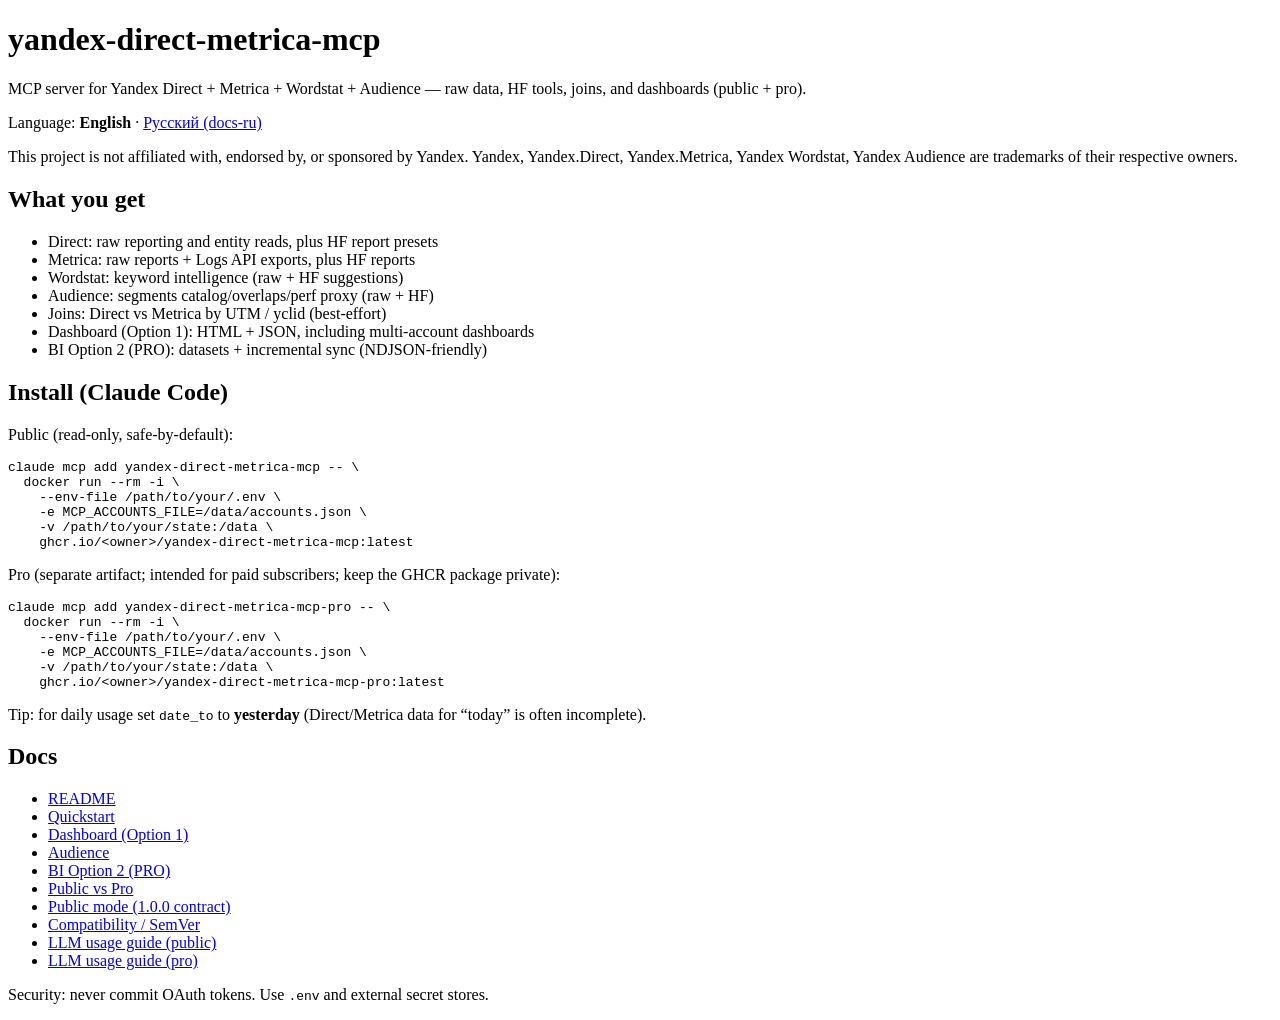
==== docs/index.html @ 18eb83f9 "docs: add Russian docs links" ====
<!doctype html>
<html lang="en">
  <head>
    <meta charset="utf-8" />
    <meta name="viewport" content="width=device-width,initial-scale=1" />
    <title>yandex-direct-metrica-mcp</title>
    <link rel="stylesheet" href="assets/style.css" />
  </head>
  <body>
    <main class="wrap">
      <header class="hero">
        <h1>yandex-direct-metrica-mcp</h1>
        <p class="subtitle">
          MCP server for Yandex Direct + Metrica + Wordstat + Audience — raw data, HF tools, joins, and dashboards (public + pro).
        </p>
        <p class="hint">
          Language:
          <strong>English</strong>
          ·
          <a href="https://github.com/georgy-agaev/yandex-direct-metrica-mcp/tree/docs-ru/docs">Русский (docs-ru)</a>
        </p>
        <p class="hint">
          This project is not affiliated with, endorsed by, or sponsored by Yandex. Yandex, Yandex.Direct, Yandex.Metrica, Yandex Wordstat, Yandex Audience are trademarks of their respective owners.
        </p>
      </header>

      <section class="card">
        <h2>What you get</h2>
        <ul>
          <li>Direct: raw reporting and entity reads, plus HF report presets</li>
          <li>Metrica: raw reports + Logs API exports, plus HF reports</li>
          <li>Wordstat: keyword intelligence (raw + HF suggestions)</li>
          <li>Audience: segments catalog/overlaps/perf proxy (raw + HF)</li>
          <li>Joins: Direct vs Metrica by UTM / yclid (best-effort)</li>
          <li>Dashboard (Option 1): HTML + JSON, including multi-account dashboards</li>
          <li>BI Option 2 (PRO): datasets + incremental sync (NDJSON-friendly)</li>
        </ul>
      </section>

      <section class="card">
        <h2>Install (Claude Code)</h2>
        <p class="hint">Public (read-only, safe-by-default):</p>
        <pre><code>claude mcp add yandex-direct-metrica-mcp -- \
  docker run --rm -i \
    --env-file /path/to/your/.env \
    -e MCP_ACCOUNTS_FILE=/data/accounts.json \
    -v /path/to/your/state:/data \
    ghcr.io/&lt;owner&gt;/yandex-direct-metrica-mcp:latest</code></pre>
        <p class="hint">Pro (separate artifact; intended for paid subscribers; keep the GHCR package private):</p>
        <pre><code>claude mcp add yandex-direct-metrica-mcp-pro -- \
  docker run --rm -i \
    --env-file /path/to/your/.env \
    -e MCP_ACCOUNTS_FILE=/data/accounts.json \
    -v /path/to/your/state:/data \
    ghcr.io/&lt;owner&gt;/yandex-direct-metrica-mcp-pro:latest</code></pre>
        <p class="hint">
          Tip: for daily usage set <code>date_to</code> to <strong>yesterday</strong> (Direct/Metrica data for “today” is often incomplete).
        </p>
      </section>

      <section class="card">
        <h2>Docs</h2>
        <ul>
          <li><a href="../README.md">README</a></li>
          <li><a href="quickstart.md">Quickstart</a></li>
          <li><a href="dashboard-option1.md">Dashboard (Option 1)</a></li>
          <li><a href="audience-2026-02-03.md">Audience</a></li>
          <li><a href="bi-option2-proposal-2026-02-03.md">BI Option 2 (PRO)</a></li>
          <li><a href="public-vs-pro.md">Public vs Pro</a></li>
          <li><a href="public-mode.md">Public mode (1.0.0 contract)</a></li>
          <li><a href="compatibility-semver.md">Compatibility / SemVer</a></li>
          <li><a href="llm-usage-guide-2026-02-03.md">LLM usage guide (public)</a></li>
          <li><a href="llm-usage-guide-pro-2026-02-03.md">LLM usage guide (pro)</a></li>
        </ul>
      </section>

      <footer class="footer">
        <p>
          Security: never commit OAuth tokens. Use <code>.env</code> and external secret stores.
        </p>
      </footer>
    </main>
  </body>
</html>
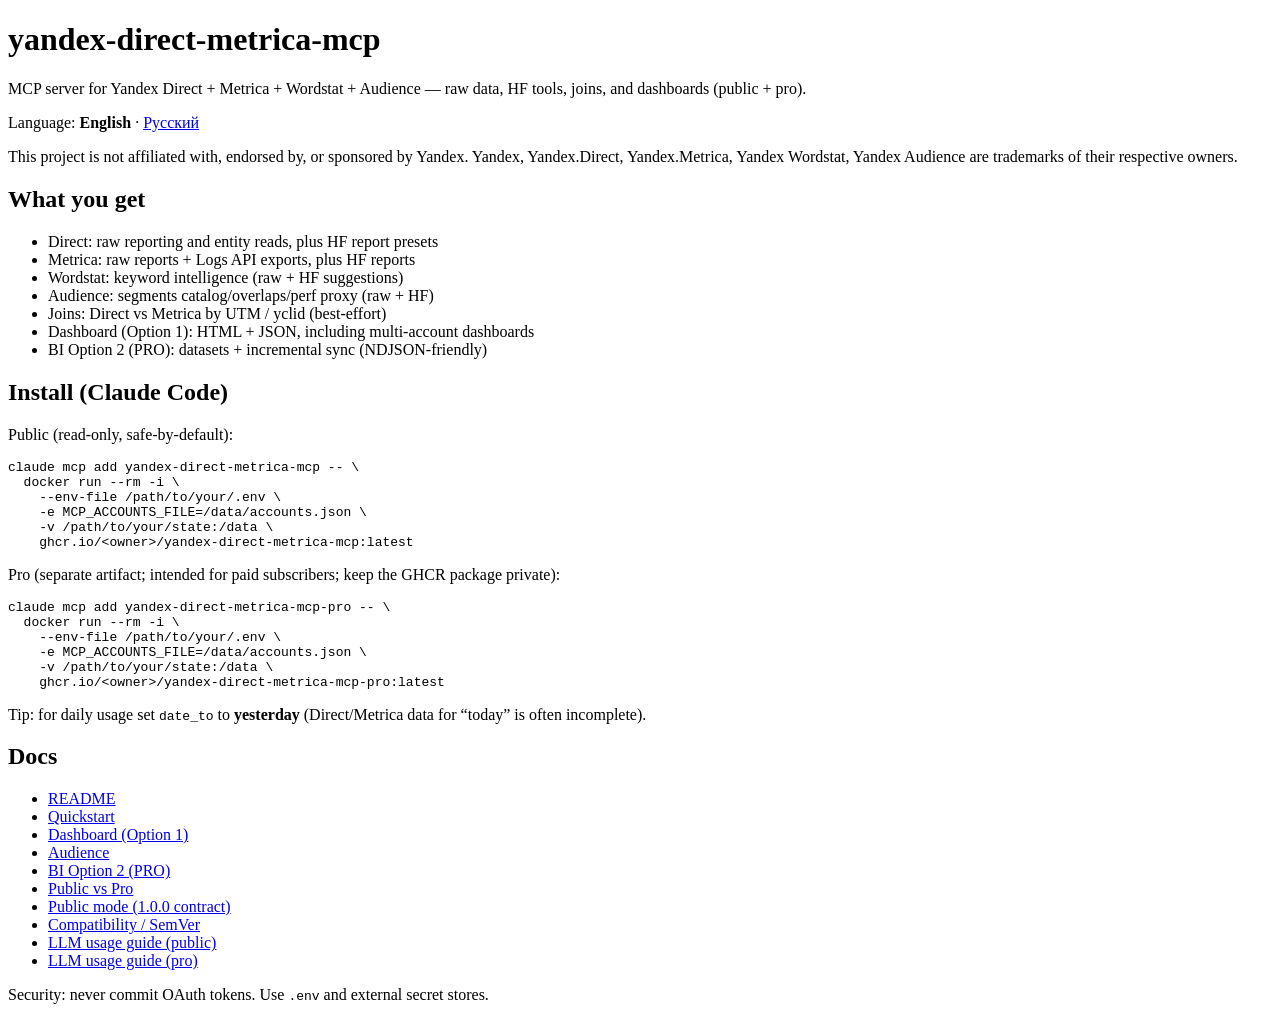
==== commit 61ffd976: "docs: add Russian docs under docs/ru" ====
--- a/docs/index.html
+++ b/docs/index.html
@@ -17,7 +17,7 @@
           Language:
           <strong>English</strong>
           ·
-          <a href="https://github.com/georgy-agaev/yandex-direct-metrica-mcp/tree/docs-ru/docs">Русский (docs-ru)</a>
+          <a href="ru/">Русский</a>
         </p>
         <p class="hint">
           This project is not affiliated with, endorsed by, or sponsored by Yandex. Yandex, Yandex.Direct, Yandex.Metrica, Yandex Wordstat, Yandex Audience are trademarks of their respective owners.
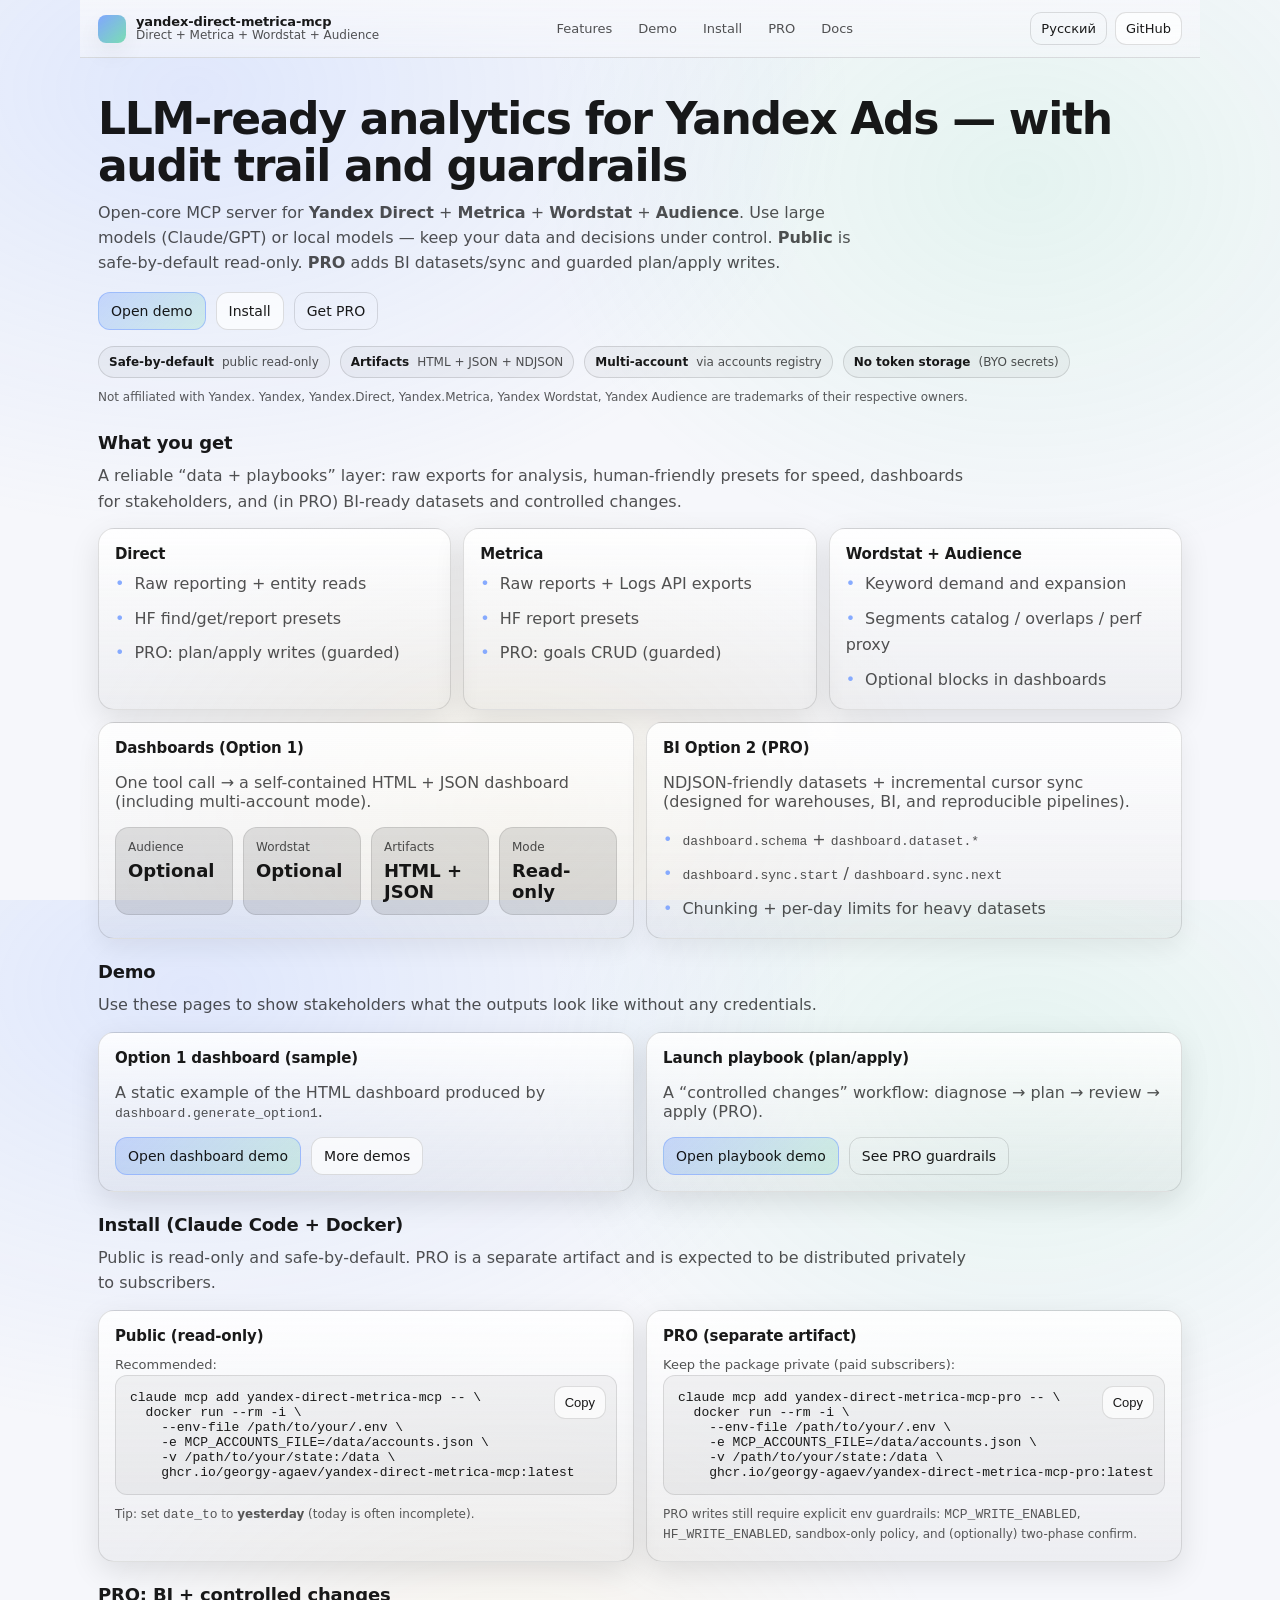
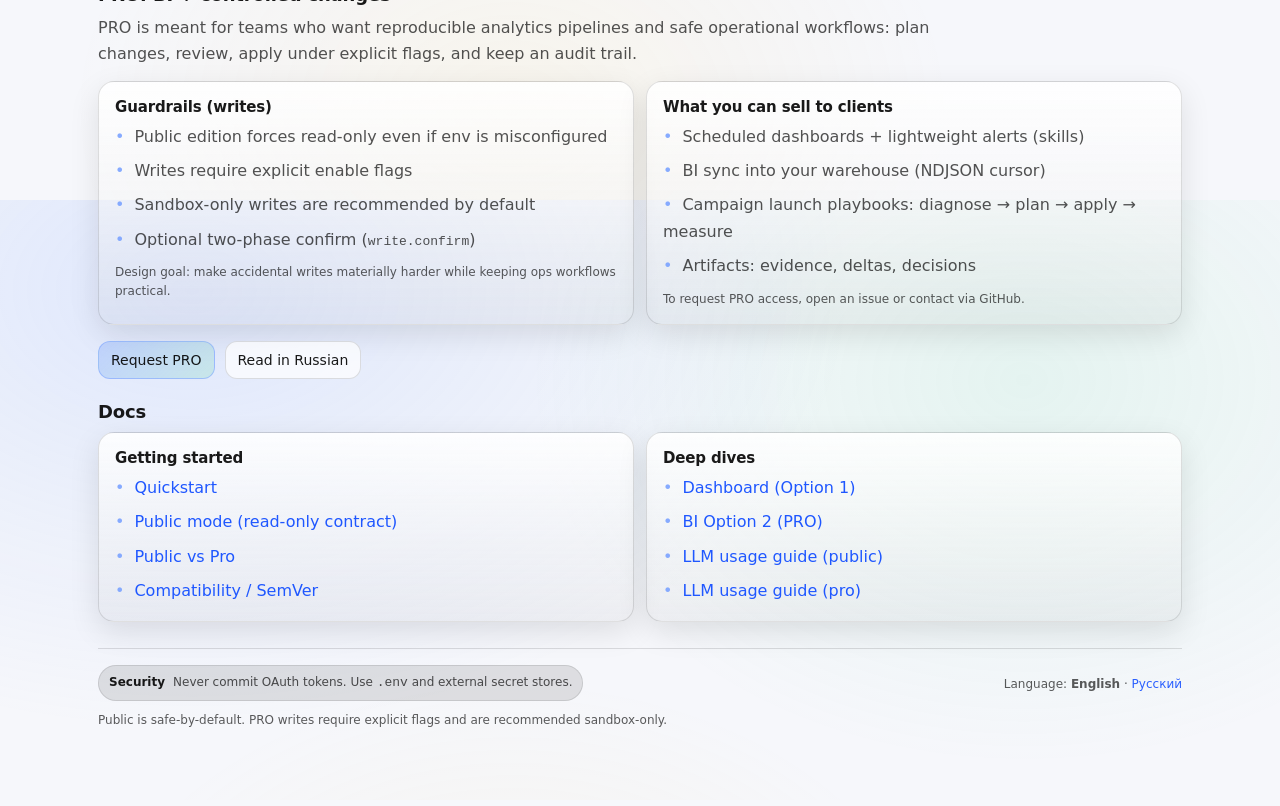
==== commit 1f2670b6: "docs: refresh landing + demos" ====
--- a/docs/index.html
+++ b/docs/index.html
@@ -3,82 +3,248 @@
   <head>
     <meta charset="utf-8" />
     <meta name="viewport" content="width=device-width,initial-scale=1" />
-    <title>yandex-direct-metrica-mcp</title>
+    <title>yandex-direct-metrica-mcp — LLM-ready analytics + controlled optimization for Yandex Ads</title>
+    <meta
+      name="description"
+      content="Open-core MCP server for Yandex Direct + Metrica + Wordstat + Audience: raw exports, human-friendly tools, dashboards. Public is safe-by-default read-only; PRO adds BI datasets/sync and guarded plan/apply writes."
+    />
+    <link rel="canonical" href="https://georgy-agaev.github.io/yandex-direct-metrica-mcp/" />
+    <meta property="og:title" content="yandex-direct-metrica-mcp" />
+    <meta property="og:description" content="LLM-ready analytics + controlled optimization for Yandex Direct + Metrica." />
+    <meta property="og:type" content="website" />
+    <meta property="og:url" content="https://georgy-agaev.github.io/yandex-direct-metrica-mcp/" />
+    <link rel="icon" href="assets/icon.svg" type="image/svg+xml" />
     <link rel="stylesheet" href="assets/style.css" />
   </head>
   <body>
     <main class="wrap">
+      <div class="nav">
+        <div class="nav-inner">
+          <div class="brand">
+            <div class="logo" aria-hidden="true"></div>
+            <div class="brand-title">
+              <b>yandex-direct-metrica-mcp</b>
+              <span>Direct + Metrica + Wordstat + Audience</span>
+            </div>
+          </div>
+          <div class="nav-links">
+            <a href="#features">Features</a>
+            <a href="#demo">Demo</a>
+            <a href="#install">Install</a>
+            <a href="#pro">PRO</a>
+            <a href="#docs">Docs</a>
+          </div>
+          <div class="nav-cta">
+            <a class="btn small ghost" href="ru/">Русский</a>
+            <a class="btn small" href="https://github.com/georgy-agaev/yandex-direct-metrica-mcp">GitHub</a>
+          </div>
+        </div>
+      </div>
+
       <header class="hero">
-        <h1>yandex-direct-metrica-mcp</h1>
+        <h1>LLM-ready analytics for Yandex Ads — with audit trail and guardrails</h1>
         <p class="subtitle">
-          MCP server for Yandex Direct + Metrica + Wordstat + Audience — raw data, HF tools, joins, and dashboards (public + pro).
-        </p>
-        <p class="hint">
-          Language:
-          <strong>English</strong>
-          ·
-          <a href="ru/">Русский</a>
-        </p>
-        <p class="hint">
-          This project is not affiliated with, endorsed by, or sponsored by Yandex. Yandex, Yandex.Direct, Yandex.Metrica, Yandex Wordstat, Yandex Audience are trademarks of their respective owners.
+          Open-core MCP server for <b>Yandex Direct</b> + <b>Metrica</b> + <b>Wordstat</b> + <b>Audience</b>.
+          Use large models (Claude/GPT) or local models — keep your data and decisions under control.
+          <b>Public</b> is safe-by-default read-only. <b>PRO</b> adds BI datasets/sync and guarded plan/apply writes.
+        </p>
+        <div class="hero-actions">
+          <a class="btn primary" href="#demo">Open demo</a>
+          <a class="btn" href="#install">Install</a>
+          <a class="btn ghost" href="#pro">Get PRO</a>
+        </div>
+        <div class="pillrow" aria-label="Product highlights">
+          <span class="pill"><b>Safe-by-default</b> public read-only</span>
+          <span class="pill"><b>Artifacts</b> HTML + JSON + NDJSON</span>
+          <span class="pill"><b>Multi-account</b> via accounts registry</span>
+          <span class="pill"><b>No token storage</b> (BYO secrets)</span>
+        </div>
+        <p class="fine">
+          Not affiliated with Yandex. Yandex, Yandex.Direct, Yandex.Metrica, Yandex Wordstat, Yandex Audience are trademarks of their respective owners.
         </p>
       </header>
 
-      <section class="card">
+      <section id="features" class="section">
         <h2>What you get</h2>
-        <ul>
-          <li>Direct: raw reporting and entity reads, plus HF report presets</li>
-          <li>Metrica: raw reports + Logs API exports, plus HF reports</li>
-          <li>Wordstat: keyword intelligence (raw + HF suggestions)</li>
-          <li>Audience: segments catalog/overlaps/perf proxy (raw + HF)</li>
-          <li>Joins: Direct vs Metrica by UTM / yclid (best-effort)</li>
-          <li>Dashboard (Option 1): HTML + JSON, including multi-account dashboards</li>
-          <li>BI Option 2 (PRO): datasets + incremental sync (NDJSON-friendly)</li>
-        </ul>
-      </section>
-
-      <section class="card">
-        <h2>Install (Claude Code)</h2>
-        <p class="hint">Public (read-only, safe-by-default):</p>
-        <pre><code>claude mcp add yandex-direct-metrica-mcp -- \
+        <p class="lead">
+          A reliable “data + playbooks” layer: raw exports for analysis, human-friendly presets for speed,
+          dashboards for stakeholders, and (in PRO) BI-ready datasets and controlled changes.
+        </p>
+        <div class="grid">
+          <div class="card col-4">
+            <h3>Direct</h3>
+            <ul class="list">
+              <li>Raw reporting + entity reads</li>
+              <li>HF find/get/report presets</li>
+              <li>PRO: plan/apply writes (guarded)</li>
+            </ul>
+          </div>
+          <div class="card col-4">
+            <h3>Metrica</h3>
+            <ul class="list">
+              <li>Raw reports + Logs API exports</li>
+              <li>HF report presets</li>
+              <li>PRO: goals CRUD (guarded)</li>
+            </ul>
+          </div>
+          <div class="card col-4">
+            <h3>Wordstat + Audience</h3>
+            <ul class="list">
+              <li>Keyword demand and expansion</li>
+              <li>Segments catalog / overlaps / perf proxy</li>
+              <li>Optional blocks in dashboards</li>
+            </ul>
+          </div>
+          <div class="card col-6 soft">
+            <h3>Dashboards (Option 1)</h3>
+            <p class="muted">One tool call → a self-contained HTML + JSON dashboard (including multi-account mode).</p>
+            <div class="kpi">
+              <div class="item"><div class="label">Audience</div><div class="value">Optional</div></div>
+              <div class="item"><div class="label">Wordstat</div><div class="value">Optional</div></div>
+              <div class="item"><div class="label">Artifacts</div><div class="value">HTML + JSON</div></div>
+              <div class="item"><div class="label">Mode</div><div class="value">Read-only</div></div>
+            </div>
+          </div>
+          <div class="card col-6 soft">
+            <h3>BI Option 2 (PRO)</h3>
+            <p class="muted">
+              NDJSON-friendly datasets + incremental cursor sync (designed for warehouses, BI, and reproducible pipelines).
+            </p>
+            <ul class="list">
+              <li><code>dashboard.schema</code> + <code>dashboard.dataset.*</code></li>
+              <li><code>dashboard.sync.start</code> / <code>dashboard.sync.next</code></li>
+              <li>Chunking + per-day limits for heavy datasets</li>
+            </ul>
+          </div>
+        </div>
+      </section>
+
+      <section id="demo" class="section">
+        <h2>Demo</h2>
+        <p class="lead">Use these pages to show stakeholders what the outputs look like without any credentials.</p>
+        <div class="grid">
+          <div class="card col-6">
+            <h3>Option 1 dashboard (sample)</h3>
+            <p class="muted">A static example of the HTML dashboard produced by <code>dashboard.generate_option1</code>.</p>
+            <div class="hero-actions">
+              <a class="btn primary" href="demo/dashboard-option1.html">Open dashboard demo</a>
+              <a class="btn" href="demo/">More demos</a>
+            </div>
+          </div>
+          <div class="card col-6">
+            <h3>Launch playbook (plan/apply)</h3>
+            <p class="muted">A “controlled changes” workflow: diagnose → plan → review → apply (PRO).</p>
+            <div class="hero-actions">
+              <a class="btn primary" href="demo/launch-playbook.html">Open playbook demo</a>
+              <a class="btn ghost" href="#pro">See PRO guardrails</a>
+            </div>
+          </div>
+        </div>
+      </section>
+
+      <section id="install" class="section">
+        <h2>Install (Claude Code + Docker)</h2>
+        <p class="lead">
+          Public is read-only and safe-by-default. PRO is a separate artifact and is expected to be distributed privately to subscribers.
+        </p>
+        <div class="grid">
+          <div class="card col-6">
+            <h3>Public (read-only)</h3>
+            <p class="hint">Recommended:</p>
+            <pre data-copy><code>claude mcp add yandex-direct-metrica-mcp -- \
   docker run --rm -i \
     --env-file /path/to/your/.env \
     -e MCP_ACCOUNTS_FILE=/data/accounts.json \
     -v /path/to/your/state:/data \
-    ghcr.io/&lt;owner&gt;/yandex-direct-metrica-mcp:latest</code></pre>
-        <p class="hint">Pro (separate artifact; intended for paid subscribers; keep the GHCR package private):</p>
-        <pre><code>claude mcp add yandex-direct-metrica-mcp-pro -- \
+    ghcr.io/georgy-agaev/yandex-direct-metrica-mcp:latest</code></pre>
+            <p class="fine">Tip: set <code>date_to</code> to <b>yesterday</b> (today is often incomplete).</p>
+          </div>
+          <div class="card col-6">
+            <h3>PRO (separate artifact)</h3>
+            <p class="hint">Keep the package private (paid subscribers):</p>
+            <pre data-copy><code>claude mcp add yandex-direct-metrica-mcp-pro -- \
   docker run --rm -i \
     --env-file /path/to/your/.env \
     -e MCP_ACCOUNTS_FILE=/data/accounts.json \
     -v /path/to/your/state:/data \
-    ghcr.io/&lt;owner&gt;/yandex-direct-metrica-mcp-pro:latest</code></pre>
-        <p class="hint">
-          Tip: for daily usage set <code>date_to</code> to <strong>yesterday</strong> (Direct/Metrica data for “today” is often incomplete).
-        </p>
-      </section>
-
-      <section class="card">
+    ghcr.io/georgy-agaev/yandex-direct-metrica-mcp-pro:latest</code></pre>
+            <p class="fine">
+              PRO writes still require explicit env guardrails: <code>MCP_WRITE_ENABLED</code>, <code>HF_WRITE_ENABLED</code>, sandbox-only policy, and (optionally) two-phase confirm.
+            </p>
+          </div>
+        </div>
+      </section>
+
+      <section id="pro" class="section">
+        <h2>PRO: BI + controlled changes</h2>
+        <p class="lead">
+          PRO is meant for teams who want reproducible analytics pipelines and safe operational workflows:
+          plan changes, review, apply under explicit flags, and keep an audit trail.
+        </p>
+        <div class="grid">
+          <div class="card col-6">
+            <h3>Guardrails (writes)</h3>
+            <ul class="list">
+              <li>Public edition forces read-only even if env is misconfigured</li>
+              <li>Writes require explicit enable flags</li>
+              <li>Sandbox-only writes are recommended by default</li>
+              <li>Optional two-phase confirm (<code>write.confirm</code>)</li>
+            </ul>
+            <p class="fine">Design goal: make accidental writes materially harder while keeping ops workflows practical.</p>
+          </div>
+          <div class="card col-6">
+            <h3>What you can sell to clients</h3>
+            <ul class="list">
+              <li>Scheduled dashboards + lightweight alerts (skills)</li>
+              <li>BI sync into your warehouse (NDJSON cursor)</li>
+              <li>Campaign launch playbooks: diagnose → plan → apply → measure</li>
+              <li>Artifacts: evidence, deltas, decisions</li>
+            </ul>
+            <p class="fine">To request PRO access, open an issue or contact via GitHub.</p>
+          </div>
+        </div>
+        <div class="hero-actions">
+          <a class="btn primary" href="https://github.com/georgy-agaev/yandex-direct-metrica-mcp/issues/new">Request PRO</a>
+          <a class="btn" href="ru/#pro">Read in Russian</a>
+        </div>
+      </section>
+
+      <section id="docs" class="section">
         <h2>Docs</h2>
-        <ul>
-          <li><a href="../README.md">README</a></li>
-          <li><a href="quickstart.md">Quickstart</a></li>
-          <li><a href="dashboard-option1.md">Dashboard (Option 1)</a></li>
-          <li><a href="audience-2026-02-03.md">Audience</a></li>
-          <li><a href="bi-option2-proposal-2026-02-03.md">BI Option 2 (PRO)</a></li>
-          <li><a href="public-vs-pro.md">Public vs Pro</a></li>
-          <li><a href="public-mode.md">Public mode (1.0.0 contract)</a></li>
-          <li><a href="compatibility-semver.md">Compatibility / SemVer</a></li>
-          <li><a href="llm-usage-guide-2026-02-03.md">LLM usage guide (public)</a></li>
-          <li><a href="llm-usage-guide-pro-2026-02-03.md">LLM usage guide (pro)</a></li>
-        </ul>
+        <div class="grid">
+          <div class="card col-6">
+            <h3>Getting started</h3>
+            <ul class="list">
+              <li><a href="quickstart.md">Quickstart</a></li>
+              <li><a href="public-mode.md">Public mode (read-only contract)</a></li>
+              <li><a href="public-vs-pro.md">Public vs Pro</a></li>
+              <li><a href="compatibility-semver.md">Compatibility / SemVer</a></li>
+            </ul>
+          </div>
+          <div class="card col-6">
+            <h3>Deep dives</h3>
+            <ul class="list">
+              <li><a href="dashboard-option1.md">Dashboard (Option 1)</a></li>
+              <li><a href="bi-option2-proposal-2026-02-03.md">BI Option 2 (PRO)</a></li>
+              <li><a href="llm-usage-guide-2026-02-03.md">LLM usage guide (public)</a></li>
+              <li><a href="llm-usage-guide-pro-2026-02-03.md">LLM usage guide (pro)</a></li>
+            </ul>
+          </div>
+        </div>
       </section>
 
       <footer class="footer">
-        <p>
-          Security: never commit OAuth tokens. Use <code>.env</code> and external secret stores.
-        </p>
+        <div class="grid">
+          <div class="col-8">
+            <div class="tag"><b>Security</b><span>Never commit OAuth tokens. Use <code>.env</code> and external secret stores.</span></div>
+            <p class="fine">Public is safe-by-default. PRO writes require explicit flags and are recommended sandbox-only.</p>
+          </div>
+          <div class="col-4" style="text-align:right">
+            <p class="fine">Language: <b>English</b> · <a href="ru/">Русский</a></p>
+          </div>
+        </div>
       </footer>
     </main>
+    <script src="assets/site.js" defer></script>
   </body>
 </html>
--- a/docs/assets/style.css
+++ b/docs/assets/style.css
@@ -0,0 +1,444 @@
+:root {
+  color-scheme: light dark;
+  --bg: #0b1020;
+  --panel: rgba(255, 255, 255, 0.06);
+  --panel2: rgba(255, 255, 255, 0.04);
+  --text: rgba(255, 255, 255, 0.92);
+  --muted: rgba(255, 255, 255, 0.74);
+  --border: rgba(255, 255, 255, 0.12);
+  --grid: rgba(255, 255, 255, 0.08);
+  --accent: #7aa2ff;
+  --accent2: #66d9a7;
+  --warn: #ffd56a;
+  --bad: #fb7185;
+  --shadow: 0 14px 38px rgba(0, 0, 0, 0.35);
+  --shadow2: 0 10px 26px rgba(0, 0, 0, 0.22);
+  --radius: 16px;
+  --radius2: 12px;
+  --maxw: 1120px;
+}
+
+@media (prefers-color-scheme: light) {
+  :root {
+    --bg: #f6f7fb;
+    --text: rgba(0, 0, 0, 0.9);
+    --muted: rgba(0, 0, 0, 0.68);
+    --border: rgba(0, 0, 0, 0.12);
+    --grid: rgba(0, 0, 0, 0.10);
+    --panel: rgba(255, 255, 255, 0.88);
+    --panel2: rgba(0, 0, 0, 0.035);
+    --accent: #1f57ff;
+    --accent2: #0e8a5b;
+    --warn: #b45309;
+    --bad: #be123c;
+    --shadow: 0 10px 30px rgba(0, 0, 0, 0.10);
+    --shadow2: 0 10px 24px rgba(0, 0, 0, 0.06);
+  }
+}
+
+html,
+body {
+  height: 100%;
+}
+
+body {
+  margin: 0;
+  font-family: ui-sans-serif, system-ui, -apple-system, Segoe UI, Roboto, Helvetica, Arial, "Apple Color Emoji",
+    "Segoe UI Emoji";
+  background: radial-gradient(1200px 800px at 15% 10%, rgba(122, 162, 255, 0.18), transparent 55%),
+    radial-gradient(900px 700px at 80% 20%, rgba(102, 217, 167, 0.12), transparent 55%),
+    radial-gradient(800px 600px at 40% 90%, rgba(255, 213, 106, 0.10), transparent 55%), var(--bg);
+  color: var(--text);
+}
+
+* {
+  box-sizing: border-box;
+}
+
+.wrap {
+  max-width: var(--maxw);
+  margin: 0 auto;
+  padding: 30px 18px 70px;
+}
+
+a {
+  color: var(--accent);
+  text-decoration: none;
+}
+
+a:hover {
+  text-decoration: underline;
+}
+
+/* Top nav */
+.nav {
+  position: sticky;
+  top: 0;
+  z-index: 20;
+  backdrop-filter: blur(12px);
+  background: linear-gradient(180deg, rgba(11, 16, 32, 0.84), rgba(11, 16, 32, 0.30));
+  border-bottom: 1px solid var(--border);
+  margin: -30px -18px 20px;
+  padding: 12px 18px;
+}
+
+@media (prefers-color-scheme: light) {
+  .nav {
+    background: linear-gradient(180deg, rgba(246, 247, 251, 0.92), rgba(246, 247, 251, 0.55));
+  }
+}
+
+.nav-inner {
+  max-width: var(--maxw);
+  margin: 0 auto;
+  display: flex;
+  align-items: center;
+  justify-content: space-between;
+  gap: 12px;
+}
+
+.brand {
+  display: flex;
+  align-items: center;
+  gap: 10px;
+  min-width: 220px;
+}
+
+.logo {
+  width: 28px;
+  height: 28px;
+  flex: 0 0 28px;
+  border-radius: 8px;
+  background: linear-gradient(135deg, rgba(122, 162, 255, 0.95), rgba(102, 217, 167, 0.85));
+  box-shadow: var(--shadow2);
+}
+
+.brand-title {
+  display: flex;
+  flex-direction: column;
+  line-height: 1.1;
+}
+
+.brand-title b {
+  font-size: 13px;
+  letter-spacing: -0.01em;
+}
+
+.brand-title span {
+  font-size: 12px;
+  color: var(--muted);
+}
+
+.nav-links {
+  display: flex;
+  align-items: center;
+  flex-wrap: wrap;
+  gap: 10px;
+  justify-content: flex-end;
+}
+
+.nav-links a {
+  font-size: 13px;
+  color: var(--muted);
+  padding: 6px 8px;
+  border-radius: 10px;
+}
+
+.nav-links a:hover {
+  color: var(--text);
+  background: rgba(255, 255, 255, 0.06);
+  text-decoration: none;
+}
+
+.nav-cta {
+  display: flex;
+  gap: 8px;
+  align-items: center;
+}
+
+/* Hero */
+.hero {
+  padding: 18px 0 4px;
+}
+
+.hero h1 {
+  margin: 0;
+  font-size: 44px;
+  letter-spacing: -0.03em;
+  line-height: 1.06;
+}
+
+.subtitle {
+  margin: 12px 0 0;
+  color: var(--muted);
+  font-size: 16px;
+  line-height: 1.55;
+  max-width: 760px;
+}
+
+.hero-actions {
+  display: flex;
+  flex-wrap: wrap;
+  gap: 10px;
+  margin-top: 16px;
+}
+
+.pillrow {
+  display: flex;
+  flex-wrap: wrap;
+  gap: 10px;
+  margin-top: 16px;
+}
+
+.pill {
+  display: inline-flex;
+  gap: 8px;
+  align-items: center;
+  border: 1px solid var(--border);
+  background: var(--panel2);
+  color: var(--muted);
+  padding: 8px 10px;
+  border-radius: 999px;
+  font-size: 12px;
+}
+
+.pill b {
+  color: var(--text);
+  font-weight: 700;
+}
+
+/* Layout */
+.section {
+  margin-top: 22px;
+}
+
+.section h2 {
+  margin: 0 0 10px;
+  font-size: 18px;
+  letter-spacing: -0.01em;
+}
+
+.section .lead {
+  margin: 0 0 14px;
+  color: var(--muted);
+  line-height: 1.6;
+  max-width: 880px;
+}
+
+.grid {
+  display: grid;
+  grid-template-columns: repeat(12, minmax(0, 1fr));
+  gap: 12px;
+}
+
+.col-12 {
+  grid-column: span 12;
+}
+.col-8 {
+  grid-column: span 8;
+}
+.col-6 {
+  grid-column: span 6;
+}
+.col-4 {
+  grid-column: span 4;
+}
+.col-3 {
+  grid-column: span 3;
+}
+
+@media (max-width: 980px) {
+  .col-8,
+  .col-6,
+  .col-4,
+  .col-3 {
+    grid-column: span 12;
+  }
+  .hero h1 {
+    font-size: 34px;
+  }
+  .nav-links {
+    display: none;
+  }
+}
+
+/* Cards */
+.card {
+  border: 1px solid var(--border);
+  background: linear-gradient(180deg, var(--panel), var(--panel2));
+  border-radius: var(--radius);
+  padding: 16px;
+  box-shadow: var(--shadow);
+}
+
+.card.soft {
+  box-shadow: var(--shadow2);
+}
+
+.card h3 {
+  margin: 0 0 8px;
+  font-size: 15px;
+  letter-spacing: -0.01em;
+}
+
+.muted {
+  color: var(--muted);
+}
+
+.list {
+  margin: 0;
+  padding: 0;
+  list-style: none;
+  color: var(--muted);
+  line-height: 1.65;
+}
+
+.list li {
+  margin: 8px 0 0;
+}
+
+.list li::before {
+  content: "•";
+  color: rgba(122, 162, 255, 0.9);
+  margin-right: 10px;
+}
+
+/* Buttons */
+.btn {
+  display: inline-flex;
+  align-items: center;
+  justify-content: center;
+  gap: 8px;
+  padding: 10px 12px;
+  border-radius: 12px;
+  border: 1px solid var(--border);
+  background: rgba(0, 0, 0, 0.18);
+  color: var(--text);
+  font-size: 14px;
+  cursor: pointer;
+  text-decoration: none;
+}
+
+@media (prefers-color-scheme: light) {
+  .btn {
+    background: rgba(255, 255, 255, 0.7);
+  }
+}
+
+.btn:hover {
+  text-decoration: none;
+  border-color: rgba(122, 162, 255, 0.45);
+}
+
+.btn.primary {
+  border-color: rgba(122, 162, 255, 0.55);
+  background: linear-gradient(135deg, rgba(122, 162, 255, 0.34), rgba(102, 217, 167, 0.22));
+}
+
+.btn.ghost {
+  background: transparent;
+}
+
+.btn.small {
+  padding: 8px 10px;
+  font-size: 13px;
+  border-radius: 11px;
+}
+
+/* Code blocks + copy */
+pre {
+  margin: 0;
+  padding: 14px;
+  border-radius: var(--radius2);
+  border: 1px solid var(--grid);
+  background: rgba(0, 0, 0, 0.30);
+  overflow: auto;
+  position: relative;
+}
+
+@media (prefers-color-scheme: light) {
+  pre {
+    background: rgba(0, 0, 0, 0.04);
+  }
+}
+
+.copy {
+  position: absolute;
+  top: 10px;
+  right: 10px;
+}
+
+code {
+  font-family: ui-monospace, SFMono-Regular, Menlo, Monaco, Consolas, "Liberation Mono", "Courier New", monospace;
+  font-size: 13px;
+}
+
+.hint,
+.fine {
+  margin: 10px 0 0;
+  color: var(--muted);
+  font-size: 13px;
+  line-height: 1.55;
+}
+
+.fine {
+  font-size: 12px;
+  opacity: 0.95;
+}
+
+.kpi {
+  display: grid;
+  grid-template-columns: repeat(4, minmax(0, 1fr));
+  gap: 10px;
+  margin-top: 14px;
+}
+
+@media (max-width: 980px) {
+  .kpi {
+    grid-template-columns: repeat(2, 1fr);
+  }
+}
+
+.kpi .item {
+  padding: 12px;
+  border-radius: 14px;
+  border: 1px solid var(--grid);
+  background: rgba(0, 0, 0, 0.10);
+}
+
+.kpi .label {
+  color: var(--muted);
+  font-size: 12px;
+}
+
+.kpi .value {
+  margin-top: 6px;
+  font-size: 18px;
+  font-weight: 800;
+}
+
+.tag {
+  display: inline-flex;
+  align-items: center;
+  gap: 8px;
+  padding: 7px 10px;
+  border-radius: 999px;
+  border: 1px solid var(--grid);
+  color: var(--muted);
+  background: rgba(0, 0, 0, 0.10);
+  font-size: 12px;
+}
+
+.tag b {
+  color: var(--text);
+}
+
+.footer {
+  margin-top: 26px;
+  color: var(--muted);
+  font-size: 12px;
+  line-height: 1.6;
+  border-top: 1px solid var(--border);
+  padding-top: 16px;
+}
+
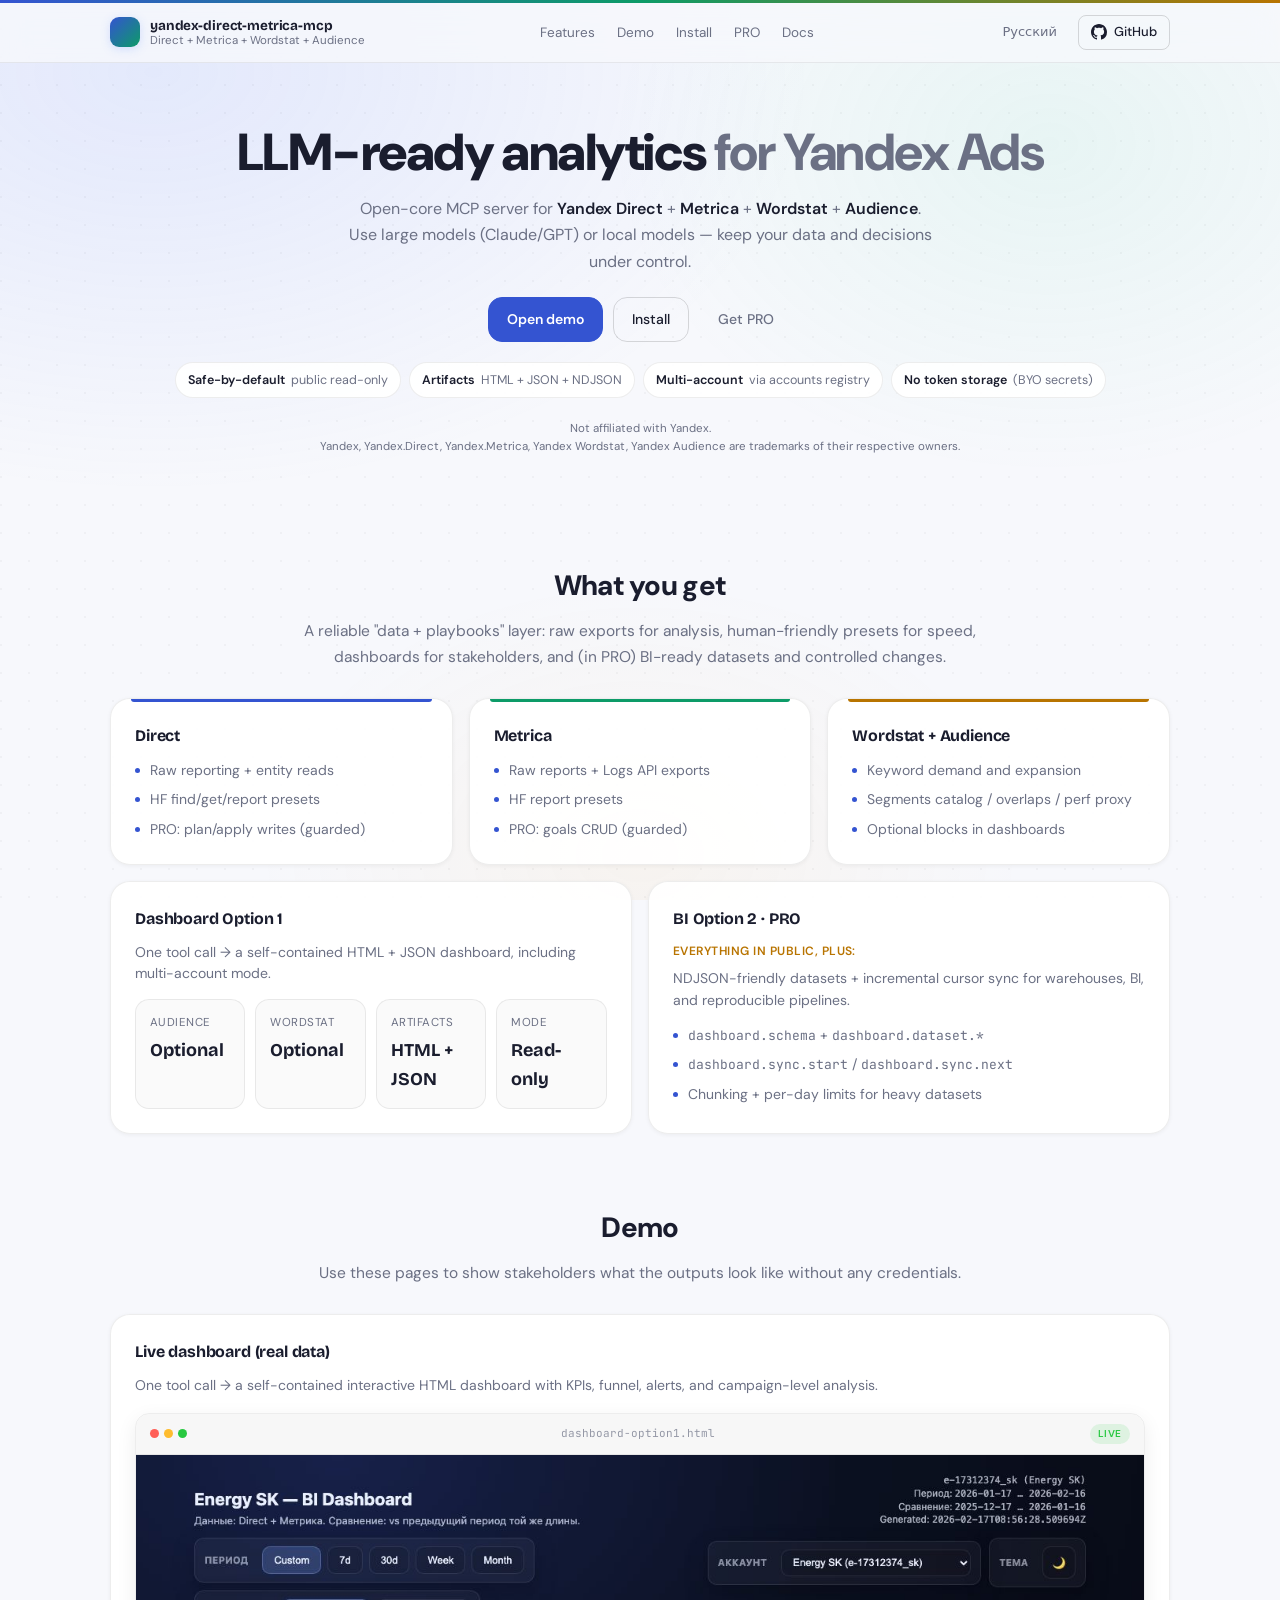
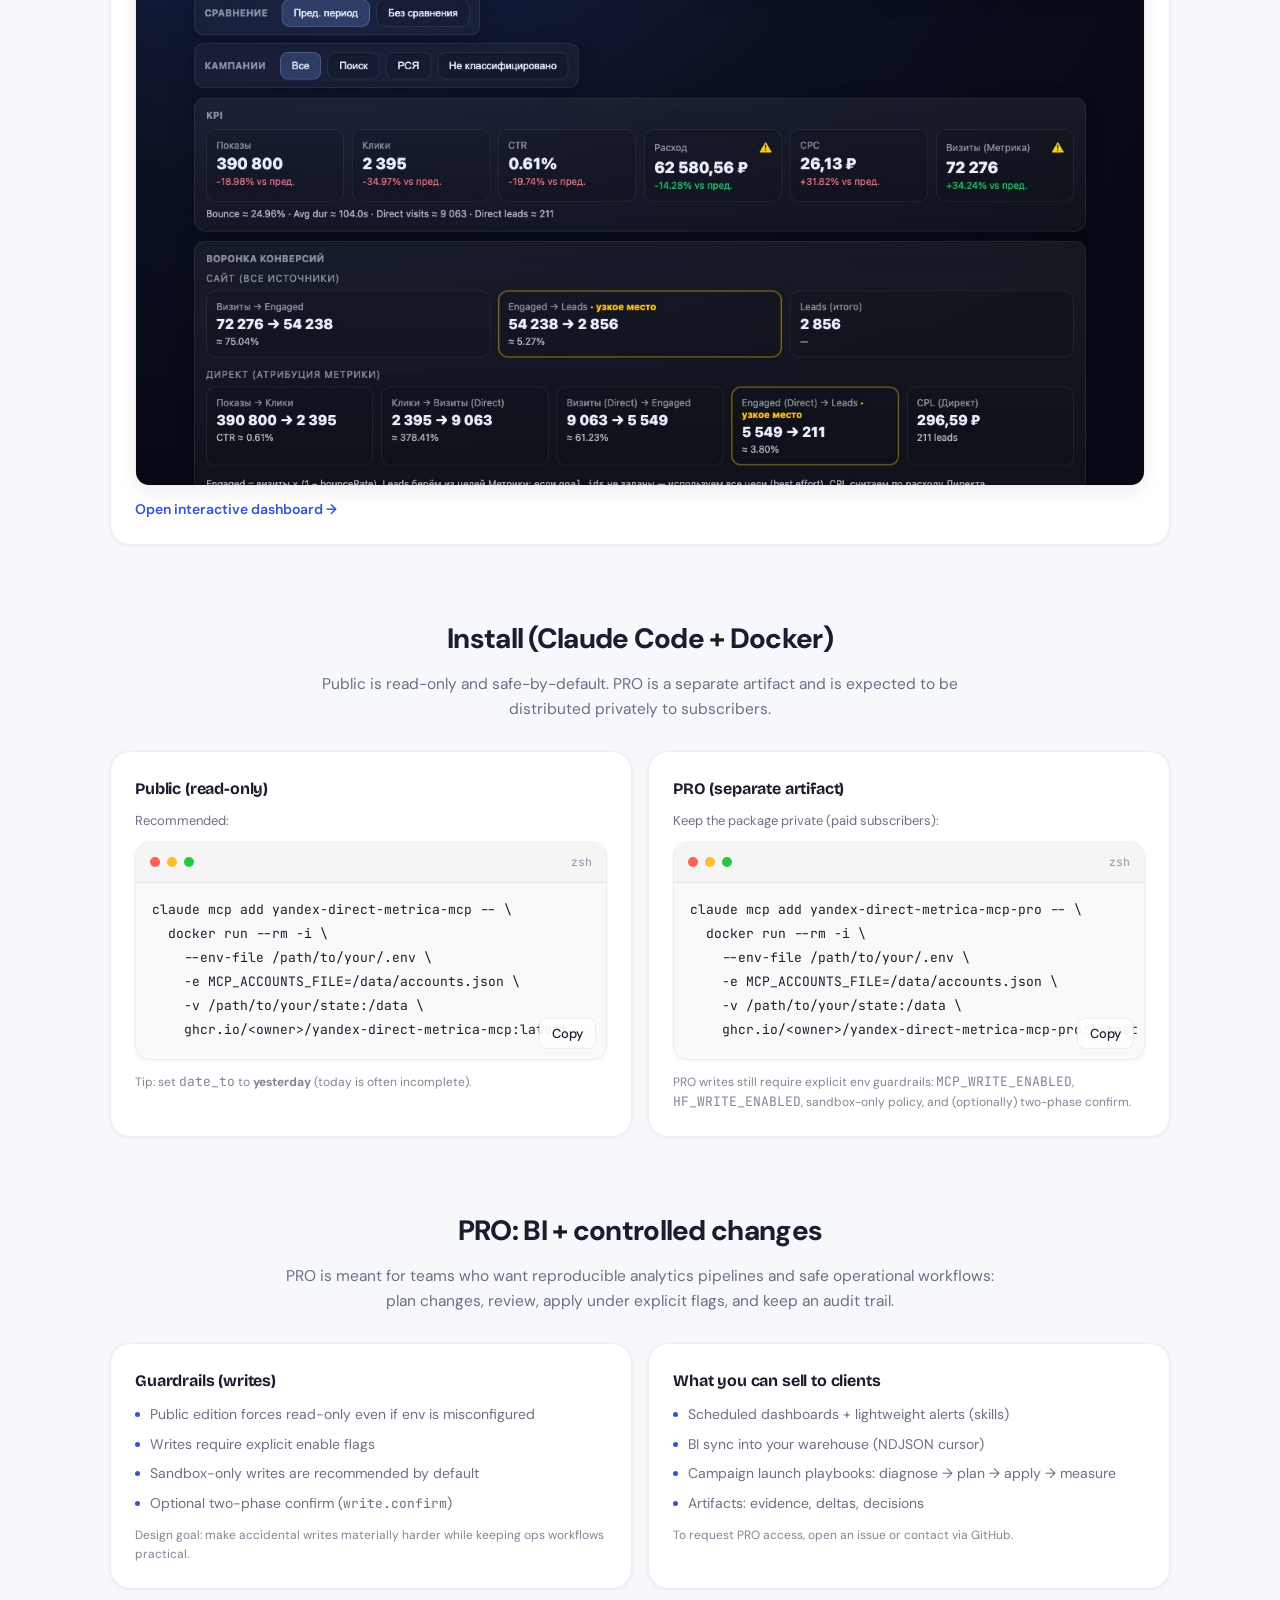
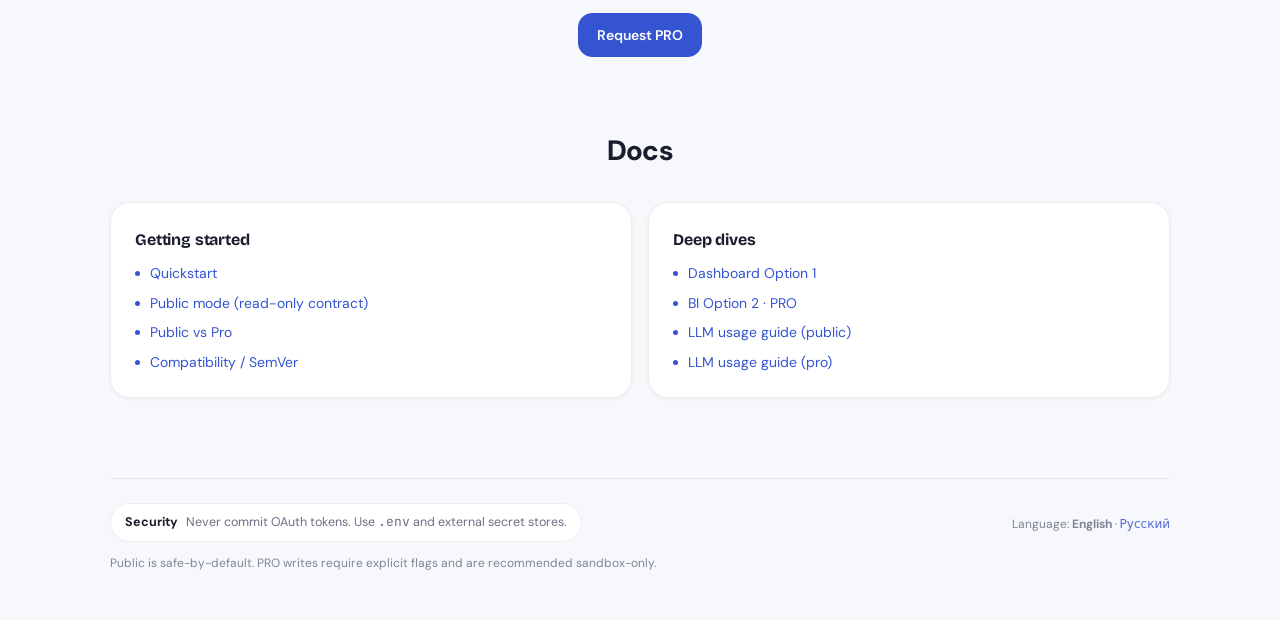
==== commit e310934f: "Move landing from docs/preview/ to docs/ root for GitHub Pages - Move all preview assets (HTML, CSS," ====
--- a/docs/index.html
+++ b/docs/index.html
@@ -13,45 +13,66 @@
     <meta property="og:description" content="LLM-ready analytics + controlled optimization for Yandex Direct + Metrica." />
     <meta property="og:type" content="website" />
     <meta property="og:url" content="https://georgy-agaev.github.io/yandex-direct-metrica-mcp/" />
-    <link rel="icon" href="assets/icon.svg" type="image/svg+xml" />
-    <link rel="stylesheet" href="assets/style.css" />
+    <link rel="preconnect" href="https://fonts.googleapis.com" />
+    <link rel="preconnect" href="https://fonts.gstatic.com" crossorigin />
+    <link href="https://fonts.googleapis.com/css2?family=Bricolage+Grotesque:opsz,wght@12..96,400;12..96,700;12..96,800&family=DM+Sans:wght@400;500;600;700;800&family=JetBrains+Mono&display=swap" rel="stylesheet" />
+    <link rel="icon" href="assets/icon.svg?v=20260205-1" type="image/svg+xml" />
+    <link rel="stylesheet" href="style.css" />
   </head>
   <body>
+    <div class="accent-bar" aria-hidden="true"></div>
+
+    <nav class="nav">
+      <div class="nav-inner">
+        <a href="#" class="brand">
+          <div class="logo" aria-hidden="true"></div>
+          <div class="brand-text">
+            <span class="brand-name">yandex-direct-metrica-mcp</span>
+            <span class="brand-sub">Direct + Metrica + Wordstat + Audience</span>
+          </div>
+        </a>
+        <div class="nav-links">
+          <a href="#features">Features</a>
+          <a href="#demo">Demo</a>
+          <a href="#install">Install</a>
+          <a href="#pro">PRO</a>
+          <a href="#docs">Docs</a>
+        </div>
+        <div class="nav-actions">
+          <a class="btn btn-ghost btn-sm" href="ru/">Русский</a>
+          <a class="btn btn-outline btn-sm" href="https://github.com/georgy-agaev/yandex-direct-metrica-mcp">
+            <svg class="gh-icon" viewBox="0 0 16 16" fill="currentColor"><path d="M8 0C3.58 0 0 3.58 0 8c0 3.54 2.29 6.53 5.47 7.59.4.07.55-.17.55-.38 0-.19-.01-.82-.01-1.49-2.01.37-2.53-.49-2.69-.94-.09-.23-.48-.94-.82-1.13-.28-.15-.68-.52-.01-.53.63-.01 1.08.58 1.23.82.72 1.21 1.87.87 2.33.66.07-.52.28-.87.51-1.07-1.78-.2-3.64-.89-3.64-3.95 0-.87.31-1.59.82-2.15-.08-.2-.36-1.02.08-2.12 0 0 .67-.21 2.2.82.64-.18 1.32-.27 2-.27.68 0 1.36.09 2 .27 1.53-1.04 2.2-.82 2.2-.82.44 1.1.16 1.92.08 2.12.51.56.82 1.27.82 2.15 0 3.07-1.87 3.75-3.65 3.95.29.25.54.73.54 1.48 0 1.07-.01 1.93-.01 2.2 0 .21.15.46.55.38A8.013 8.013 0 0016 8c0-4.42-3.58-8-8-8z"/></svg>
+            GitHub
+          </a>
+          <button class="hamburger" aria-label="Menu" aria-expanded="false">
+            <span></span><span></span><span></span>
+          </button>
+        </div>
+      </div>
+      <div class="mobile-menu" hidden>
+        <a href="#features">Features</a>
+        <a href="#demo">Demo</a>
+        <a href="#install">Install</a>
+        <a href="#pro">PRO</a>
+        <a href="#docs">Docs</a>
+        <div class="mobile-menu-footer">
+          <a class="btn btn-ghost btn-sm" href="ru/">Русский</a>
+          <a class="btn btn-outline btn-sm" href="https://github.com/georgy-agaev/yandex-direct-metrica-mcp">GitHub</a>
+        </div>
+      </div>
+    </nav>
+
     <main class="wrap">
-      <div class="nav">
-        <div class="nav-inner">
-          <div class="brand">
-            <div class="logo" aria-hidden="true"></div>
-            <div class="brand-title">
-              <b>yandex-direct-metrica-mcp</b>
-              <span>Direct + Metrica + Wordstat + Audience</span>
-            </div>
-          </div>
-          <div class="nav-links">
-            <a href="#features">Features</a>
-            <a href="#demo">Demo</a>
-            <a href="#install">Install</a>
-            <a href="#pro">PRO</a>
-            <a href="#docs">Docs</a>
-          </div>
-          <div class="nav-cta">
-            <a class="btn small ghost" href="ru/">Русский</a>
-            <a class="btn small" href="https://github.com/georgy-agaev/yandex-direct-metrica-mcp">GitHub</a>
-          </div>
-        </div>
-      </div>
-
       <header class="hero">
-        <h1>LLM-ready analytics for Yandex Ads — with audit trail and guardrails</h1>
-        <p class="subtitle">
-          Open-core MCP server for <b>Yandex Direct</b> + <b>Metrica</b> + <b>Wordstat</b> + <b>Audience</b>.
+        <h1 class="hero-title">LLM-ready analytics<span class="hero-title-dim"> for Yandex Ads</span></h1>
+        <p class="hero-subtitle">
+          Open-core MCP server for <b>Yandex Direct</b> + <b>Metrica</b> + <b>Wordstat</b> + <b>Audience</b>.<br>
           Use large models (Claude/GPT) or local models — keep your data and decisions under control.
-          <b>Public</b> is safe-by-default read-only. <b>PRO</b> adds BI datasets/sync and guarded plan/apply writes.
         </p>
         <div class="hero-actions">
-          <a class="btn primary" href="#demo">Open demo</a>
-          <a class="btn" href="#install">Install</a>
-          <a class="btn ghost" href="#pro">Get PRO</a>
+          <a class="btn btn-primary" href="#demo">Open demo</a>
+          <a class="btn btn-outline" href="#install">Install</a>
+          <a class="btn btn-ghost" href="#pro">Get PRO</a>
         </div>
         <div class="pillrow" aria-label="Product highlights">
           <span class="pill"><b>Safe-by-default</b> public read-only</span>
@@ -59,19 +80,22 @@
           <span class="pill"><b>Multi-account</b> via accounts registry</span>
           <span class="pill"><b>No token storage</b> (BYO secrets)</span>
         </div>
-        <p class="fine">
-          Not affiliated with Yandex. Yandex, Yandex.Direct, Yandex.Metrica, Yandex Wordstat, Yandex Audience are trademarks of their respective owners.
+        <p class="disclaimer">
+          Not affiliated with Yandex.<br>
+          Yandex, Yandex.Direct, Yandex.Metrica, Yandex Wordstat, Yandex Audience are trademarks of their respective owners.
         </p>
       </header>
 
-      <section id="features" class="section">
-        <h2>What you get</h2>
-        <p class="lead">
-          A reliable “data + playbooks” layer: raw exports for analysis, human-friendly presets for speed,
-          dashboards for stakeholders, and (in PRO) BI-ready datasets and controlled changes.
-        </p>
-        <div class="grid">
-          <div class="card col-4">
+      <section id="features" class="section reveal">
+        <div class="section-header">
+          <h2>What you get</h2>
+          <p class="lead">
+            A reliable "data + playbooks" layer: raw exports for analysis, human-friendly presets for speed,
+            dashboards for stakeholders, and (in PRO) BI-ready datasets and controlled changes.
+          </p>
+        </div>
+        <div class="grid">
+          <div class="card col-4" data-accent="blue">
             <h3>Direct</h3>
             <ul class="list">
               <li>Raw reporting + entity reads</li>
@@ -79,7 +103,7 @@
               <li>PRO: plan/apply writes (guarded)</li>
             </ul>
           </div>
-          <div class="card col-4">
+          <div class="card col-4" data-accent="green">
             <h3>Metrica</h3>
             <ul class="list">
               <li>Raw reports + Logs API exports</li>
@@ -87,7 +111,7 @@
               <li>PRO: goals CRUD (guarded)</li>
             </ul>
           </div>
-          <div class="card col-4">
+          <div class="card col-4" data-accent="warm">
             <h3>Wordstat + Audience</h3>
             <ul class="list">
               <li>Keyword demand and expansion</li>
@@ -96,8 +120,8 @@
             </ul>
           </div>
           <div class="card col-6 soft">
-            <h3>Dashboards (Option 1)</h3>
-            <p class="muted">One tool call → a self-contained HTML + JSON dashboard (including multi-account mode).</p>
+            <h3>Dashboard Option 1</h3>
+            <p class="muted">One tool call → a self-contained HTML + JSON dashboard, including multi-account mode.</p>
             <div class="kpi">
               <div class="item"><div class="label">Audience</div><div class="value">Optional</div></div>
               <div class="item"><div class="label">Wordstat</div><div class="value">Optional</div></div>
@@ -106,9 +130,10 @@
             </div>
           </div>
           <div class="card col-6 soft">
-            <h3>BI Option 2 (PRO)</h3>
+            <h3>BI Option 2 · PRO</h3>
+            <p class="muted tier-note">Everything in Public, plus:</p>
             <p class="muted">
-              NDJSON-friendly datasets + incremental cursor sync (designed for warehouses, BI, and reproducible pipelines).
+              NDJSON-friendly datasets + incremental cursor sync for warehouses, BI, and reproducible pipelines.
             </p>
             <ul class="list">
               <li><code>dashboard.schema</code> + <code>dashboard.dataset.*</code></li>
@@ -119,55 +144,76 @@
         </div>
       </section>
 
-      <section id="demo" class="section">
-        <h2>Demo</h2>
-        <p class="lead">Use these pages to show stakeholders what the outputs look like without any credentials.</p>
-        <div class="grid">
-          <div class="card col-6">
-            <h3>Option 1 dashboard (sample)</h3>
-            <p class="muted">A static example of the HTML dashboard produced by <code>dashboard.generate_option1</code>.</p>
-            <div class="hero-actions">
-              <a class="btn primary" href="demo/dashboard-option1.html">Open dashboard demo</a>
-              <a class="btn" href="demo/">More demos</a>
-            </div>
-          </div>
-          <div class="card col-6">
-            <h3>Launch playbook (plan/apply)</h3>
-            <p class="muted">A “controlled changes” workflow: diagnose → plan → review → apply (PRO).</p>
-            <div class="hero-actions">
-              <a class="btn primary" href="demo/launch-playbook.html">Open playbook demo</a>
-              <a class="btn ghost" href="#pro">See PRO guardrails</a>
-            </div>
-          </div>
-        </div>
-      </section>
-
-      <section id="install" class="section">
-        <h2>Install (Claude Code + Docker)</h2>
-        <p class="lead">
-          Public is read-only and safe-by-default. PRO is a separate artifact and is expected to be distributed privately to subscribers.
-        </p>
+      <section id="demo" class="section reveal">
+        <div class="section-header">
+          <h2>Demo</h2>
+          <p class="lead">Use these pages to show stakeholders what the outputs look like without any credentials.</p>
+        </div>
+        <div class="grid">
+          <div class="card col-12">
+            <h3>Live dashboard (real data)</h3>
+            <p class="muted">One tool call → a self-contained interactive HTML dashboard with KPIs, funnel, alerts, and campaign-level analysis.</p>
+            <a href="dashboard.html" class="dashboard-preview" target="_blank">
+              <div class="browser-mockup browser-mockup--live">
+                <div class="browser-chrome">
+                  <div class="browser-dots"><span></span><span></span><span></span></div>
+                  <div class="browser-url">dashboard-option1.html</div>
+                  <span class="browser-badge">Live</span>
+                </div>
+                <div class="browser-body browser-body--img">
+                  <img src="dashboard-preview.jpg" alt="BI Dashboard — KPIs, conversion funnel, alerts, campaign table" width="1280" height="800" loading="lazy" />
+                </div>
+              </div>
+              <span class="preview-cta">Open interactive dashboard →</span>
+            </a>
+          </div>
+        </div>
+      </section>
+
+      <section id="install" class="section reveal">
+        <div class="section-header">
+          <h2>Install (Claude Code + Docker)</h2>
+          <p class="lead">
+            Public is read-only and safe-by-default. PRO is a separate artifact and is expected to be distributed privately to subscribers.
+          </p>
+        </div>
         <div class="grid">
           <div class="card col-6">
             <h3>Public (read-only)</h3>
             <p class="hint">Recommended:</p>
-            <pre data-copy><code>claude mcp add yandex-direct-metrica-mcp -- \
+            <div class="terminal">
+              <div class="terminal-bar">
+                <span class="terminal-dot"></span>
+                <span class="terminal-dot"></span>
+                <span class="terminal-dot"></span>
+                <span class="terminal-label">zsh</span>
+              </div>
+              <pre data-copy><code>claude mcp add yandex-direct-metrica-mcp -- \
   docker run --rm -i \
     --env-file /path/to/your/.env \
     -e MCP_ACCOUNTS_FILE=/data/accounts.json \
     -v /path/to/your/state:/data \
-    ghcr.io/georgy-agaev/yandex-direct-metrica-mcp:latest</code></pre>
+    ghcr.io/&lt;owner&gt;/yandex-direct-metrica-mcp:latest</code></pre>
+            </div>
             <p class="fine">Tip: set <code>date_to</code> to <b>yesterday</b> (today is often incomplete).</p>
           </div>
           <div class="card col-6">
             <h3>PRO (separate artifact)</h3>
             <p class="hint">Keep the package private (paid subscribers):</p>
-            <pre data-copy><code>claude mcp add yandex-direct-metrica-mcp-pro -- \
+            <div class="terminal">
+              <div class="terminal-bar">
+                <span class="terminal-dot"></span>
+                <span class="terminal-dot"></span>
+                <span class="terminal-dot"></span>
+                <span class="terminal-label">zsh</span>
+              </div>
+              <pre data-copy><code>claude mcp add yandex-direct-metrica-mcp-pro -- \
   docker run --rm -i \
     --env-file /path/to/your/.env \
     -e MCP_ACCOUNTS_FILE=/data/accounts.json \
     -v /path/to/your/state:/data \
-    ghcr.io/georgy-agaev/yandex-direct-metrica-mcp-pro:latest</code></pre>
+    ghcr.io/&lt;owner&gt;/yandex-direct-metrica-mcp-pro:latest</code></pre>
+            </div>
             <p class="fine">
               PRO writes still require explicit env guardrails: <code>MCP_WRITE_ENABLED</code>, <code>HF_WRITE_ENABLED</code>, sandbox-only policy, and (optionally) two-phase confirm.
             </p>
@@ -175,12 +221,14 @@
         </div>
       </section>
 
-      <section id="pro" class="section">
-        <h2>PRO: BI + controlled changes</h2>
-        <p class="lead">
-          PRO is meant for teams who want reproducible analytics pipelines and safe operational workflows:
-          plan changes, review, apply under explicit flags, and keep an audit trail.
-        </p>
+      <section id="pro" class="section reveal">
+        <div class="section-header">
+          <h2>PRO: BI + controlled changes</h2>
+          <p class="lead">
+            PRO is meant for teams who want reproducible analytics pipelines and safe operational workflows:
+            plan changes, review, apply under explicit flags, and keep an audit trail.
+          </p>
+        </div>
         <div class="grid">
           <div class="card col-6">
             <h3>Guardrails (writes)</h3>
@@ -203,14 +251,15 @@
             <p class="fine">To request PRO access, open an issue or contact via GitHub.</p>
           </div>
         </div>
-        <div class="hero-actions">
-          <a class="btn primary" href="https://github.com/georgy-agaev/yandex-direct-metrica-mcp/issues/new">Request PRO</a>
-          <a class="btn" href="ru/#pro">Read in Russian</a>
-        </div>
-      </section>
-
-      <section id="docs" class="section">
-        <h2>Docs</h2>
+        <div class="section-actions">
+          <a class="btn btn-primary" href="https://github.com/georgy-agaev/yandex-direct-metrica-mcp/issues/new">Request PRO</a>
+        </div>
+      </section>
+
+      <section id="docs" class="section reveal">
+        <div class="section-header">
+          <h2>Docs</h2>
+        </div>
         <div class="grid">
           <div class="card col-6">
             <h3>Getting started</h3>
@@ -224,8 +273,8 @@
           <div class="card col-6">
             <h3>Deep dives</h3>
             <ul class="list">
-              <li><a href="dashboard-option1.md">Dashboard (Option 1)</a></li>
-              <li><a href="bi-option2-proposal-2026-02-03.md">BI Option 2 (PRO)</a></li>
+              <li><a href="dashboard-option1.md">Dashboard Option 1</a></li>
+              <li><a href="bi-option2-proposal-2026-02-03.md">BI Option 2 · PRO</a></li>
               <li><a href="llm-usage-guide-2026-02-03.md">LLM usage guide (public)</a></li>
               <li><a href="llm-usage-guide-pro-2026-02-03.md">LLM usage guide (pro)</a></li>
             </ul>
@@ -245,6 +294,7 @@
         </div>
       </footer>
     </main>
-    <script src="assets/site.js" defer></script>
+
+    <script src="site.js" defer></script>
   </body>
 </html>
--- a/docs/style.css
+++ b/docs/style.css
@@ -0,0 +1,950 @@
+/* ==========================================================
+   yandex-direct-metrica-mcp — Redesigned landing page styles
+   ========================================================== */
+
+/* --- Variables (dark default) --- */
+:root {
+  color-scheme: light dark;
+
+  --bg: #080c18;
+  --bg-subtle: #0e1225;
+  --surface: rgba(255, 255, 255, 0.05);
+  --surface-hover: rgba(255, 255, 255, 0.08);
+  --surface-raised: rgba(255, 255, 255, 0.07);
+  --text: rgba(255, 255, 255, 0.94);
+  --text-secondary: rgba(255, 255, 255, 0.58);
+  --border: rgba(255, 255, 255, 0.08);
+  --border-hover: rgba(255, 255, 255, 0.16);
+
+  --accent: #6b8eff;
+  --accent-solid: #3b5fdb;
+  --accent-hover: #4e72eb;
+  --accent-subtle: rgba(107, 142, 255, 0.10);
+  --accent2: #4fd9a4;
+  --accent2-subtle: rgba(79, 217, 164, 0.10);
+  --warm: #f5a623;
+  --warm-subtle: rgba(245, 166, 35, 0.08);
+  --danger: #ff6b8a;
+
+  --shadow-sm: 0 2px 8px rgba(0, 0, 0, 0.22);
+  --shadow-md: 0 8px 28px rgba(0, 0, 0, 0.28);
+  --shadow-lg: 0 20px 50px rgba(0, 0, 0, 0.35);
+  --shadow-accent: 0 4px 24px rgba(107, 142, 255, 0.18);
+
+  --radius-sm: 8px;
+  --radius-md: 14px;
+  --radius-lg: 20px;
+  --radius-pill: 999px;
+
+  --maxw: 1100px;
+  --font-display: 'Bricolage Grotesque', ui-sans-serif, system-ui, sans-serif;
+  --font-body: 'DM Sans', ui-sans-serif, system-ui, sans-serif;
+  --font-mono: 'JetBrains Mono', ui-monospace, SFMono-Regular, monospace;
+}
+
+/* --- Light mode --- */
+@media (prefers-color-scheme: light) {
+  :root {
+    --bg: #f7f8fc;
+    --bg-subtle: #eef0f7;
+    --surface: rgba(255, 255, 255, 0.92);
+    --surface-hover: rgba(255, 255, 255, 1);
+    --surface-raised: rgba(255, 255, 255, 0.96);
+    --text: #1a1d2e;
+    --text-secondary: #6b7084;
+    --border: rgba(0, 0, 0, 0.07);
+    --border-hover: rgba(0, 0, 0, 0.14);
+
+    --accent: #3454d1;
+    --accent-solid: #3454d1;
+    --accent-hover: #2a44b0;
+    --accent-subtle: rgba(52, 84, 209, 0.07);
+    --accent2: #0d9b68;
+    --accent2-subtle: rgba(13, 155, 104, 0.07);
+    --warm: #b87400;
+    --warm-subtle: rgba(184, 116, 0, 0.07);
+    --danger: #c0324e;
+
+    --shadow-sm: 0 1px 4px rgba(0, 0, 0, 0.05);
+    --shadow-md: 0 6px 20px rgba(0, 0, 0, 0.07);
+    --shadow-lg: 0 16px 40px rgba(0, 0, 0, 0.09);
+    --shadow-accent: 0 4px 20px rgba(52, 84, 209, 0.10);
+  }
+}
+
+/* --- Reset & base --- */
+*, *::before, *::after { box-sizing: border-box; }
+html { height: 100%; scroll-behavior: smooth; }
+
+body {
+  margin: 0;
+  min-height: 100%;
+  font-family: var(--font-body);
+  font-size: 15px;
+  line-height: 1.6;
+  color: var(--text);
+  background: var(--bg);
+  -webkit-font-smoothing: antialiased;
+}
+
+/* Gradient atmosphere */
+body::before {
+  content: '';
+  position: fixed;
+  inset: 0;
+  background:
+    radial-gradient(ellipse 1100px 700px at 12% 8%, rgba(107, 142, 255, 0.14), transparent 60%),
+    radial-gradient(ellipse 800px 600px at 82% 16%, rgba(79, 217, 164, 0.09), transparent 55%),
+    radial-gradient(ellipse 700px 500px at 50% 95%, rgba(245, 166, 35, 0.06), transparent 55%);
+  pointer-events: none;
+  z-index: 0;
+}
+
+/* Dot grid texture */
+body::after {
+  content: '';
+  position: fixed;
+  inset: 0;
+  background-image: radial-gradient(circle at 1px 1px, rgba(255, 255, 255, 0.025) 1px, transparent 0);
+  background-size: 28px 28px;
+  pointer-events: none;
+  z-index: 0;
+}
+@media (prefers-color-scheme: light) {
+  body::after {
+    background-image: radial-gradient(circle at 1px 1px, rgba(0, 0, 0, 0.03) 1px, transparent 0);
+  }
+}
+
+/* Top accent bar */
+.accent-bar {
+  position: fixed;
+  top: 0;
+  left: 0;
+  right: 0;
+  height: 3px;
+  background: linear-gradient(90deg, var(--accent), var(--accent2), var(--warm));
+  z-index: 100;
+}
+
+a { color: var(--accent); text-decoration: none; }
+a:hover { text-decoration: underline; }
+
+/* --- Layout --- */
+.wrap {
+  position: relative;
+  z-index: 1;
+  max-width: var(--maxw);
+  margin: 0 auto;
+  padding: 0 20px;
+}
+
+.grid {
+  display: grid;
+  grid-template-columns: repeat(12, minmax(0, 1fr));
+  gap: 16px;
+}
+
+.col-12 { grid-column: span 12; }
+.col-8  { grid-column: span 8; }
+.col-6  { grid-column: span 6; }
+.col-4  { grid-column: span 4; }
+.col-3  { grid-column: span 3; }
+
+/* --- Navigation --- */
+.nav {
+  position: sticky;
+  top: 3px; /* below accent bar */
+  z-index: 50;
+  backdrop-filter: blur(14px) saturate(1.6);
+  -webkit-backdrop-filter: blur(14px) saturate(1.6);
+  background: rgba(8, 12, 24, 0.78);
+  border-bottom: 1px solid var(--border);
+}
+@media (prefers-color-scheme: light) {
+  .nav { background: rgba(247, 248, 252, 0.82); }
+}
+
+.nav-inner {
+  max-width: var(--maxw);
+  margin: 0 auto;
+  display: flex;
+  align-items: center;
+  justify-content: space-between;
+  gap: 16px;
+  padding: 12px 20px;
+}
+
+.brand {
+  display: flex;
+  align-items: center;
+  gap: 10px;
+  text-decoration: none;
+  color: var(--text);
+  flex-shrink: 0;
+}
+.brand:hover { text-decoration: none; }
+
+.logo {
+  width: 30px;
+  height: 30px;
+  flex: 0 0 30px;
+  border-radius: 9px;
+  background: linear-gradient(135deg, var(--accent) 0%, var(--accent2) 100%);
+  box-shadow: 0 2px 10px rgba(107, 142, 255, 0.25);
+}
+
+.brand-text { display: flex; flex-direction: column; line-height: 1.15; }
+.brand-name { font-family: var(--font-display); font-weight: 700; font-size: 13.5px; letter-spacing: -0.01em; }
+.brand-sub { font-size: 11.5px; color: var(--text-secondary); }
+
+.nav-links {
+  display: flex;
+  align-items: center;
+  gap: 2px;
+}
+.nav-links a {
+  font-size: 13.5px;
+  color: var(--text-secondary);
+  padding: 6px 10px;
+  border-radius: var(--radius-sm);
+  transition: color 0.2s, background 0.2s;
+}
+.nav-links a:hover {
+  color: var(--text);
+  background: var(--surface);
+  text-decoration: none;
+}
+
+.nav-actions {
+  display: flex;
+  gap: 8px;
+  align-items: center;
+  flex-shrink: 0;
+}
+
+/* Hamburger */
+.hamburger {
+  display: none;
+  flex-direction: column;
+  justify-content: center;
+  gap: 4px;
+  width: 36px;
+  height: 36px;
+  padding: 8px;
+  border: 1px solid var(--border);
+  border-radius: var(--radius-sm);
+  background: transparent;
+  cursor: pointer;
+}
+.hamburger span {
+  display: block;
+  width: 100%;
+  height: 2px;
+  background: var(--text-secondary);
+  border-radius: 1px;
+  transition: transform 0.25s, opacity 0.25s;
+}
+.hamburger[aria-expanded="true"] span:nth-child(1) {
+  transform: translateY(6px) rotate(45deg);
+}
+.hamburger[aria-expanded="true"] span:nth-child(2) { opacity: 0; }
+.hamburger[aria-expanded="true"] span:nth-child(3) {
+  transform: translateY(-6px) rotate(-45deg);
+}
+
+/* Mobile menu */
+.mobile-menu {
+  padding: 12px 20px 16px;
+  border-top: 1px solid var(--border);
+  display: flex;
+  flex-direction: column;
+  gap: 4px;
+}
+.mobile-menu[hidden] { display: none; }
+.mobile-menu a {
+  display: block;
+  padding: 10px 12px;
+  color: var(--text-secondary);
+  font-size: 15px;
+  border-radius: var(--radius-sm);
+  transition: background 0.2s, color 0.2s;
+}
+.mobile-menu a:hover {
+  background: var(--surface);
+  color: var(--text);
+  text-decoration: none;
+}
+.mobile-menu-footer {
+  display: flex;
+  gap: 8px;
+  margin-top: 8px;
+  padding-top: 12px;
+  border-top: 1px solid var(--border);
+}
+
+/* --- Hero --- */
+.hero {
+  padding: 64px 0 36px;
+  text-align: center;
+}
+
+.hero-title {
+  margin: 0 auto;
+  font-family: var(--font-body);
+  font-size: clamp(34px, 5vw, 52px);
+  font-weight: 800;
+  line-height: 1.08;
+  letter-spacing: -0.03em;
+  text-wrap: balance;
+  animation: fadeUp 0.7s ease-out 0.05s both;
+}
+/* Latin glyphs render thinner than Cyrillic in DM Sans — compensate */
+html[lang="en"] .hero-title { font-weight: 900; }
+html[lang="en"] .hero-title-dim { font-weight: 800; }
+
+/* Dimmed part of the title */
+.hero-title-dim {
+  color: var(--text-secondary);
+  font-weight: 700;
+}
+
+/* Tagline — accent bridge between title and subtitle */
+.hero-tagline {
+  margin: 12px 0 0;
+  font-family: var(--font-display);
+  font-size: 18px;
+  font-weight: 600;
+  color: var(--accent);
+  letter-spacing: -0.01em;
+  animation: fadeUp 0.7s ease-out 0.12s both;
+}
+
+.hero-subtitle {
+  margin: 16px auto 0;
+  font-size: 16px;
+  line-height: 1.65;
+  color: var(--text-secondary);
+  max-width: 640px;
+  text-wrap: pretty;
+  animation: fadeUp 0.7s ease-out 0.18s both;
+}
+.hero-subtitle b { color: var(--text); font-weight: 600; }
+
+/* Public / PRO tier badges */
+.hero-tiers {
+  display: flex;
+  justify-content: center;
+  gap: 12px;
+  margin-top: 16px;
+  animation: fadeUp 0.7s ease-out 0.22s both;
+}
+.tier {
+  display: inline-flex;
+  align-items: center;
+  gap: 6px;
+  padding: 6px 14px;
+  border-radius: var(--radius-sm);
+  font-size: 13px;
+  color: var(--text-secondary);
+  border: 1px solid var(--border);
+}
+.tier b { font-weight: 700; }
+.tier--public b { color: var(--accent2); }
+.tier--pro b { color: var(--warm); }
+
+.hero-actions {
+  display: flex;
+  flex-wrap: wrap;
+  justify-content: center;
+  gap: 10px;
+  margin-top: 22px;
+  animation: fadeUp 0.7s ease-out 0.22s both;
+}
+
+.pillrow {
+  display: flex;
+  flex-wrap: wrap;
+  justify-content: center;
+  gap: 8px;
+  margin-top: 20px;
+  animation: fadeUp 0.7s ease-out 0.30s both;
+}
+
+.pill {
+  display: inline-flex;
+  gap: 6px;
+  align-items: center;
+  border: 1px solid var(--border);
+  background: var(--surface);
+  color: var(--text-secondary);
+  padding: 7px 12px;
+  border-radius: var(--radius-pill);
+  font-size: 12.5px;
+  transition: border-color 0.2s;
+}
+.pill:hover { border-color: var(--border-hover); }
+.pill b { color: var(--text); font-weight: 600; }
+
+.disclaimer {
+  margin: 22px auto 0;
+  font-size: 11.5px;
+  color: var(--text-secondary);
+  opacity: 0.7;
+  max-width: 640px;
+  animation: fadeUp 0.7s ease-out 0.45s both;
+}
+
+/* --- Sections --- */
+.section {
+  padding: 72px 0 0;
+}
+
+.section-header {
+  margin-bottom: 28px;
+  text-align: center;
+}
+
+.section-header h2 {
+  margin: 0 0 10px;
+  font-family: var(--font-body);
+  font-size: 28px;
+  font-weight: 800;
+  letter-spacing: -0.025em;
+}
+
+.lead {
+  margin: 0 auto;
+  color: var(--text-secondary);
+  font-size: 15.5px;
+  line-height: 1.65;
+  max-width: 720px;
+  text-wrap: pretty;
+}
+
+/* --- Cards --- */
+.card {
+  position: relative;
+  border: 1px solid var(--border);
+  background: var(--surface);
+  border-radius: var(--radius-lg);
+  padding: 24px;
+  box-shadow: var(--shadow-sm);
+  transition: transform 0.25s ease, box-shadow 0.25s ease, border-color 0.25s ease;
+}
+
+.card:hover {
+  transform: translateY(-2px);
+  box-shadow: var(--shadow-md);
+  border-color: var(--border-hover);
+}
+
+/* Accent stripe on top of feature cards */
+.card[data-accent]::before {
+  content: '';
+  position: absolute;
+  top: 0;
+  left: 20px;
+  right: 20px;
+  height: 3px;
+  border-radius: 0 0 3px 3px;
+}
+.card[data-accent="blue"]::before { background: var(--accent); }
+.card[data-accent="green"]::before { background: var(--accent2); }
+.card[data-accent="warm"]::before { background: var(--warm); }
+
+.card.soft {
+  background: var(--surface);
+  box-shadow: var(--shadow-sm);
+}
+.card.soft:hover {
+  box-shadow: var(--shadow-md);
+}
+
+.card h3 {
+  margin: 0 0 10px;
+  font-family: var(--font-display);
+  font-size: 16px;
+  font-weight: 700;
+  letter-spacing: -0.01em;
+}
+
+.card .muted {
+  color: var(--text-secondary);
+  font-size: 14px;
+  line-height: 1.55;
+  margin: 0 0 12px;
+}
+.card .tier-note {
+  font-size: 12px;
+  font-weight: 600;
+  text-transform: uppercase;
+  letter-spacing: 0.04em;
+  color: var(--warm);
+  margin: 0 0 8px;
+}
+
+.list {
+  margin: 0;
+  padding: 0;
+  list-style: none;
+  color: var(--text-secondary);
+  font-size: 14px;
+  line-height: 1.6;
+}
+
+.list li { margin: 7px 0 0; }
+.list li::before {
+  content: '';
+  display: inline-block;
+  width: 5px;
+  height: 5px;
+  border-radius: 50%;
+  background: var(--accent);
+  margin-right: 10px;
+  vertical-align: middle;
+  position: relative;
+  top: -1px;
+}
+.list a { font-size: inherit; }
+
+/* --- Buttons --- */
+.btn {
+  display: inline-flex;
+  align-items: center;
+  justify-content: center;
+  gap: 7px;
+  padding: 10px 18px;
+  border-radius: var(--radius-md);
+  border: 1px solid var(--border);
+  background: var(--surface);
+  color: var(--text);
+  font-family: var(--font-body);
+  font-size: 14px;
+  font-weight: 500;
+  cursor: pointer;
+  text-decoration: none;
+  transition: all 0.2s ease;
+  white-space: nowrap;
+}
+.btn:hover {
+  text-decoration: none;
+  border-color: var(--border-hover);
+  background: var(--surface-hover);
+}
+
+.btn-primary {
+  background: var(--accent-solid);
+  color: #fff;
+  border-color: var(--accent-solid);
+  font-weight: 600;
+}
+.btn-primary:hover {
+  background: var(--accent-hover);
+  border-color: var(--accent-hover);
+  box-shadow: var(--shadow-accent);
+  transform: translateY(-1px);
+  color: #fff;
+}
+
+.btn-outline {
+  background: transparent;
+  border-color: var(--border-hover);
+}
+.btn-outline:hover {
+  background: var(--surface);
+}
+
+.btn-ghost {
+  background: transparent;
+  border-color: transparent;
+  color: var(--text-secondary);
+}
+.btn-ghost:hover {
+  background: var(--surface);
+  color: var(--text);
+  border-color: var(--border);
+}
+
+.btn-sm {
+  padding: 6px 12px;
+  font-size: 13px;
+  border-radius: var(--radius-sm);
+}
+
+.btn .gh-icon { width: 16px; height: 16px; }
+
+/* --- Code blocks / terminal --- */
+.terminal {
+  position: relative;
+  border-radius: var(--radius-md);
+  overflow: hidden;
+  border: 1px solid var(--border);
+  box-shadow: var(--shadow-sm);
+}
+
+.terminal-bar {
+  display: flex;
+  align-items: center;
+  gap: 7px;
+  padding: 10px 14px;
+  background: rgba(0, 0, 0, 0.25);
+  border-bottom: 1px solid var(--border);
+}
+@media (prefers-color-scheme: light) {
+  .terminal-bar { background: rgba(0, 0, 0, 0.04); }
+}
+
+.terminal-dot {
+  width: 10px;
+  height: 10px;
+  border-radius: 50%;
+}
+.terminal-dot:nth-child(1) { background: #ff5f57; }
+.terminal-dot:nth-child(2) { background: #febc2e; }
+.terminal-dot:nth-child(3) { background: #28c840; }
+
+.terminal-label {
+  margin-left: auto;
+  font-size: 11.5px;
+  color: var(--text-secondary);
+  font-family: var(--font-mono);
+  opacity: 0.7;
+}
+
+.terminal pre {
+  margin: 0;
+  padding: 16px;
+  border: none;
+  border-radius: 0;
+  background: rgba(0, 0, 0, 0.18);
+  overflow-x: auto;
+}
+@media (prefers-color-scheme: light) {
+  .terminal pre { background: rgba(0, 0, 0, 0.025); }
+}
+
+code {
+  font-family: var(--font-mono);
+  font-size: 13px;
+}
+
+.copy-btn {
+  position: absolute;
+  top: auto;
+  bottom: 10px;
+  right: 10px;
+}
+
+.hint {
+  margin: 0 0 10px;
+  color: var(--text-secondary);
+  font-size: 13px;
+}
+.fine {
+  margin: 12px 0 0;
+  font-size: 12px;
+  color: var(--text-secondary);
+  opacity: 0.85;
+  line-height: 1.55;
+}
+
+/* --- KPI grid --- */
+.kpi {
+  display: grid;
+  grid-template-columns: repeat(4, minmax(0, 1fr));
+  gap: 10px;
+  margin-top: 14px;
+}
+.kpi .item {
+  padding: 14px;
+  border-radius: var(--radius-md);
+  border: 1px solid var(--border);
+  background: rgba(0, 0, 0, 0.08);
+}
+@media (prefers-color-scheme: light) {
+  .kpi .item { background: rgba(0, 0, 0, 0.02); }
+}
+.kpi .label {
+  color: var(--text-secondary);
+  font-size: 11.5px;
+  text-transform: uppercase;
+  letter-spacing: 0.04em;
+}
+.kpi .value {
+  margin-top: 4px;
+  font-family: var(--font-display);
+  font-size: 18px;
+  font-weight: 700;
+}
+
+/* --- Tag (footer) --- */
+.tag {
+  display: inline-flex;
+  align-items: center;
+  gap: 8px;
+  padding: 8px 14px;
+  border-radius: var(--radius-pill);
+  border: 1px solid var(--border);
+  background: var(--surface);
+  color: var(--text-secondary);
+  font-size: 12.5px;
+}
+.tag b { color: var(--text); }
+
+/* --- Browser mockup --- */
+.browser-mockup {
+  border: 1px solid var(--border);
+  border-radius: var(--radius-md);
+  overflow: hidden;
+  box-shadow: var(--shadow-md);
+  margin-top: 16px;
+}
+
+.browser-chrome {
+  display: flex;
+  align-items: center;
+  gap: 8px;
+  padding: 10px 14px;
+  background: rgba(0, 0, 0, 0.2);
+  border-bottom: 1px solid var(--border);
+}
+@media (prefers-color-scheme: light) {
+  .browser-chrome { background: rgba(0, 0, 0, 0.03); }
+}
+
+.browser-dots {
+  display: flex;
+  gap: 5px;
+}
+.browser-dots span {
+  width: 9px;
+  height: 9px;
+  border-radius: 50%;
+}
+.browser-dots span:nth-child(1) { background: #ff5f57; }
+.browser-dots span:nth-child(2) { background: #febc2e; }
+.browser-dots span:nth-child(3) { background: #28c840; }
+
+.browser-url {
+  flex: 1;
+  text-align: center;
+  font-family: var(--font-mono);
+  font-size: 11px;
+  color: var(--text-secondary);
+  opacity: 0.7;
+}
+
+.browser-body {
+  padding: 20px;
+  background: rgba(0, 0, 0, 0.08);
+  display: flex;
+  flex-direction: column;
+  gap: 12px;
+}
+@media (prefers-color-scheme: light) {
+  .browser-body { background: rgba(0, 0, 0, 0.015); }
+}
+
+.mock-kpis {
+  display: grid;
+  grid-template-columns: repeat(4, 1fr);
+  gap: 8px;
+}
+.mock-block {
+  height: 38px;
+  border-radius: var(--radius-sm);
+  background: var(--accent-subtle);
+  border: 1px solid var(--border);
+}
+.mock-block:nth-child(2) { background: var(--accent2-subtle); }
+.mock-block:nth-child(3) { background: var(--warm-subtle); }
+
+.mock-chart {
+  height: 72px;
+  border-radius: var(--radius-sm);
+  border: 1px solid var(--border);
+  overflow: hidden;
+  position: relative;
+  background: rgba(0, 0, 0, 0.04);
+}
+.mock-chart svg {
+  position: absolute;
+  bottom: 0;
+  left: 0;
+  width: 100%;
+  height: 100%;
+}
+
+.mock-table {
+  display: flex;
+  flex-direction: column;
+  gap: 6px;
+}
+.mock-line {
+  height: 10px;
+  border-radius: 4px;
+  background: var(--surface-hover);
+}
+.mock-line:nth-child(1) { width: 100%; }
+.mock-line:nth-child(2) { width: 85%; }
+.mock-line:nth-child(3) { width: 65%; }
+
+/* --- Dashboard preview (real screenshot) --- */
+.dashboard-preview {
+  display: block;
+  text-decoration: none;
+  color: inherit;
+  margin-top: 16px;
+}
+.dashboard-preview:hover { text-decoration: none; }
+
+.dashboard-preview:hover .browser-mockup--live {
+  border-color: var(--accent);
+  box-shadow: var(--shadow-lg), 0 0 0 1px var(--accent);
+}
+
+.browser-mockup--live {
+  transition: border-color 0.3s, box-shadow 0.3s;
+}
+
+.browser-body--img {
+  padding: 0;
+  background: #080c18;
+  overflow: hidden;
+}
+.browser-body--img img {
+  display: block;
+  width: 100%;
+  height: auto;
+  transition: transform 0.4s ease;
+}
+.dashboard-preview:hover .browser-body--img img {
+  transform: scale(1.015);
+}
+
+.browser-badge {
+  margin-left: auto;
+  font-size: 10px;
+  font-weight: 600;
+  text-transform: uppercase;
+  letter-spacing: 0.06em;
+  color: #28c840;
+  background: rgba(40, 200, 64, 0.12);
+  padding: 2px 8px;
+  border-radius: var(--radius-pill);
+}
+
+.preview-cta {
+  display: block;
+  margin-top: 12px;
+  font-size: 14px;
+  font-weight: 600;
+  color: var(--accent);
+  transition: color 0.2s;
+}
+.dashboard-preview:hover .preview-cta {
+  color: var(--accent-hover);
+}
+
+/* --- Section actions (centered under a section) --- */
+.section-actions {
+  display: flex;
+  flex-wrap: wrap;
+  justify-content: center;
+  gap: 10px;
+  margin-top: 24px;
+}
+
+/* --- Footer --- */
+.footer {
+  margin-top: 80px;
+  padding: 24px 0 48px;
+  border-top: 1px solid var(--border);
+  color: var(--text-secondary);
+  font-size: 12.5px;
+  line-height: 1.6;
+}
+
+/* --- Animations --- */
+@keyframes fadeUp {
+  from { opacity: 0; transform: translateY(20px); }
+  to   { opacity: 1; transform: translateY(0); }
+}
+
+.reveal {
+  opacity: 0;
+  transform: translateY(24px);
+  transition: opacity 0.55s ease, transform 0.55s ease;
+}
+.reveal.visible {
+  opacity: 1;
+  transform: translateY(0);
+}
+
+/* Stagger children within a reveal */
+.reveal .grid > *:nth-child(1) { transition-delay: 0.04s; }
+.reveal .grid > *:nth-child(2) { transition-delay: 0.08s; }
+.reveal .grid > *:nth-child(3) { transition-delay: 0.12s; }
+.reveal .grid > *:nth-child(4) { transition-delay: 0.16s; }
+.reveal .grid > *:nth-child(5) { transition-delay: 0.20s; }
+
+/* Card children inherit reveal when parent is not yet visible */
+.reveal:not(.visible) .grid > * {
+  opacity: 0;
+  transform: translateY(12px);
+}
+.reveal.visible .grid > * {
+  opacity: 1;
+  transform: translateY(0);
+  transition: opacity 0.45s ease, transform 0.45s ease;
+}
+
+@media (prefers-reduced-motion: reduce) {
+  .hero-title, .hero-subtitle, .hero-actions, .pillrow, .disclaimer {
+    animation: none !important;
+  }
+  .reveal {
+    opacity: 1 !important;
+    transform: none !important;
+    transition: none !important;
+  }
+  .reveal .grid > * {
+    opacity: 1 !important;
+    transform: none !important;
+    transition: none !important;
+  }
+}
+
+/* --- Responsive --- */
+@media (max-width: 900px) {
+  .nav-links { display: none; }
+  .hamburger { display: flex; }
+
+  .col-8, .col-6, .col-4, .col-3 { grid-column: span 12; }
+
+  .hero { padding: 56px 0 32px; }
+
+  .section { padding-top: 52px; }
+
+  .kpi { grid-template-columns: repeat(2, 1fr); }
+
+  .mock-kpis { grid-template-columns: repeat(2, 1fr); }
+
+  .hero-tiers { flex-direction: column; align-items: center; }
+
+  .footer .col-8, .footer .col-4 { grid-column: span 12; }
+  .footer .col-4 { text-align: left !important; }
+}
+
+@media (min-width: 901px) {
+  .hamburger { display: none; }
+  .mobile-menu { display: none !important; }
+}
+
+@media (max-width: 480px) {
+  .wrap { padding: 0 14px; }
+  .nav-inner { padding: 10px 14px; }
+  .brand-sub { display: none; }
+  .hero { padding: 40px 0 24px; }
+}
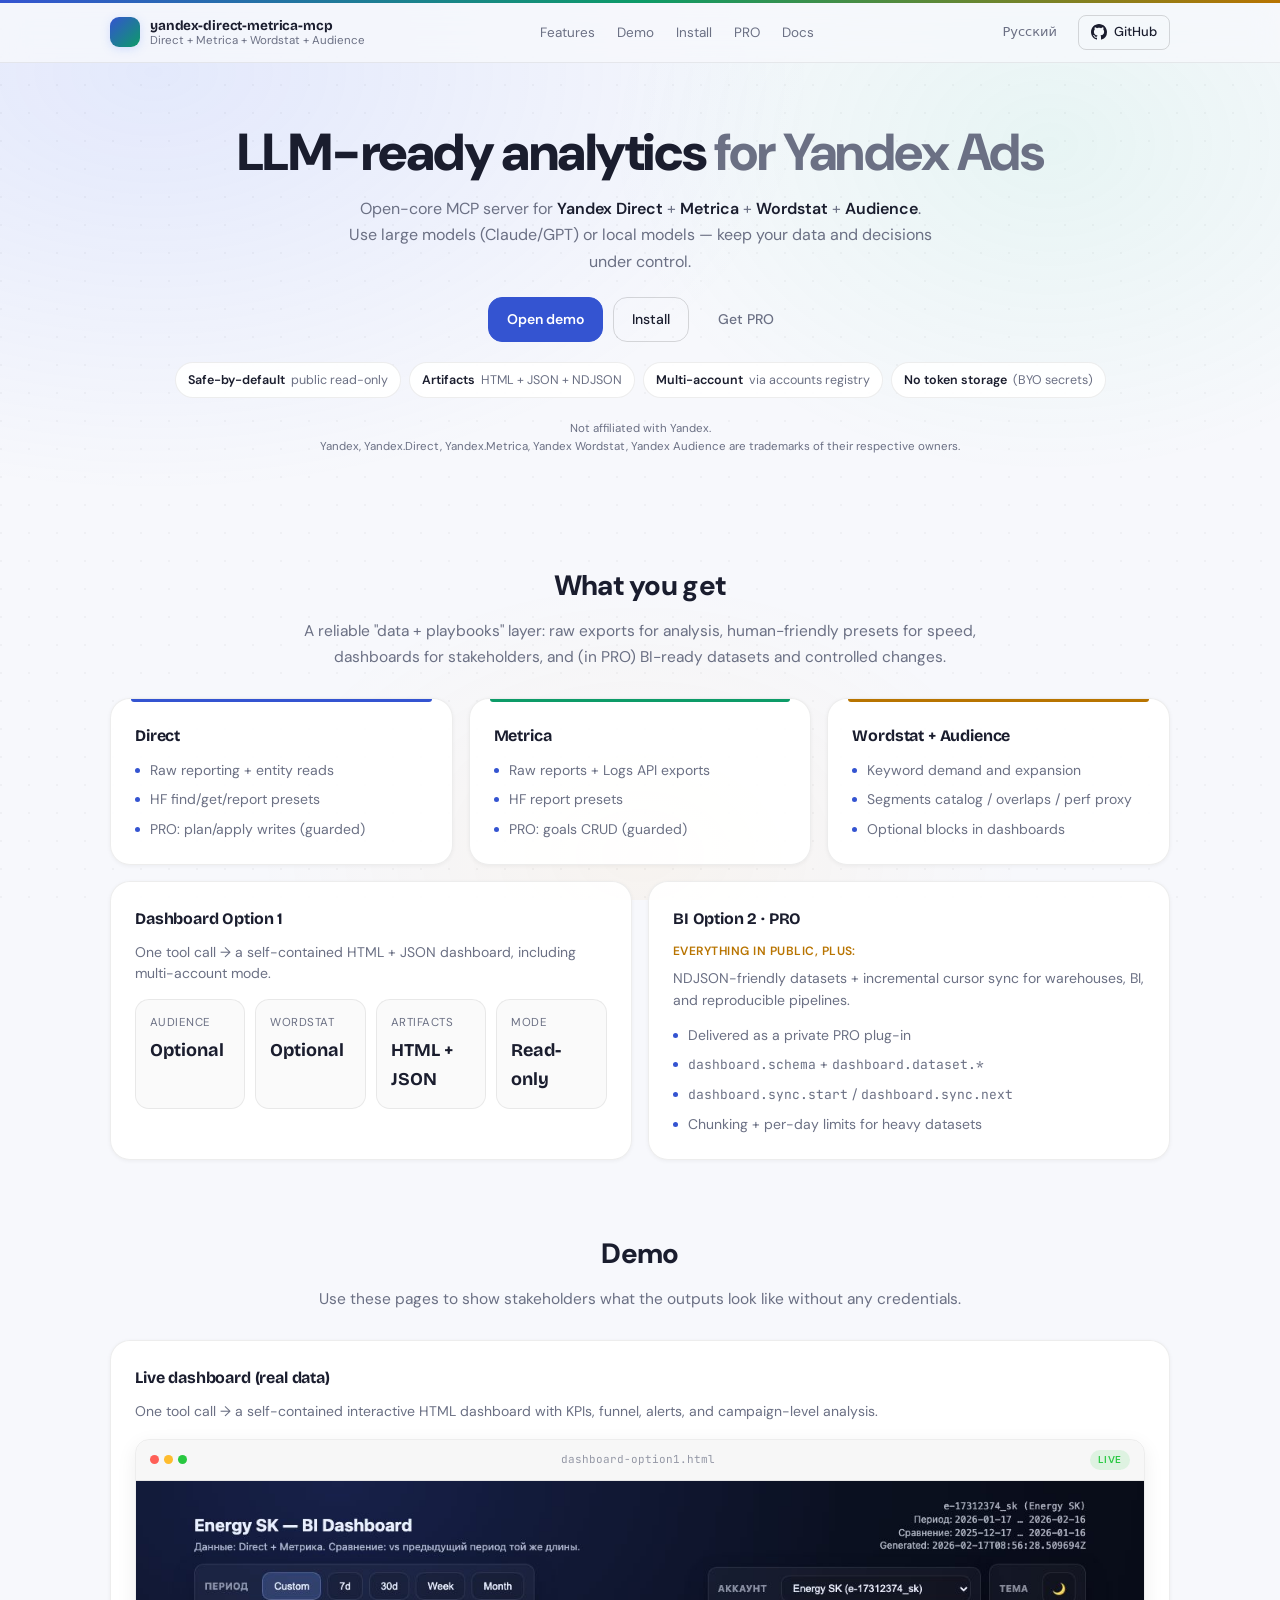
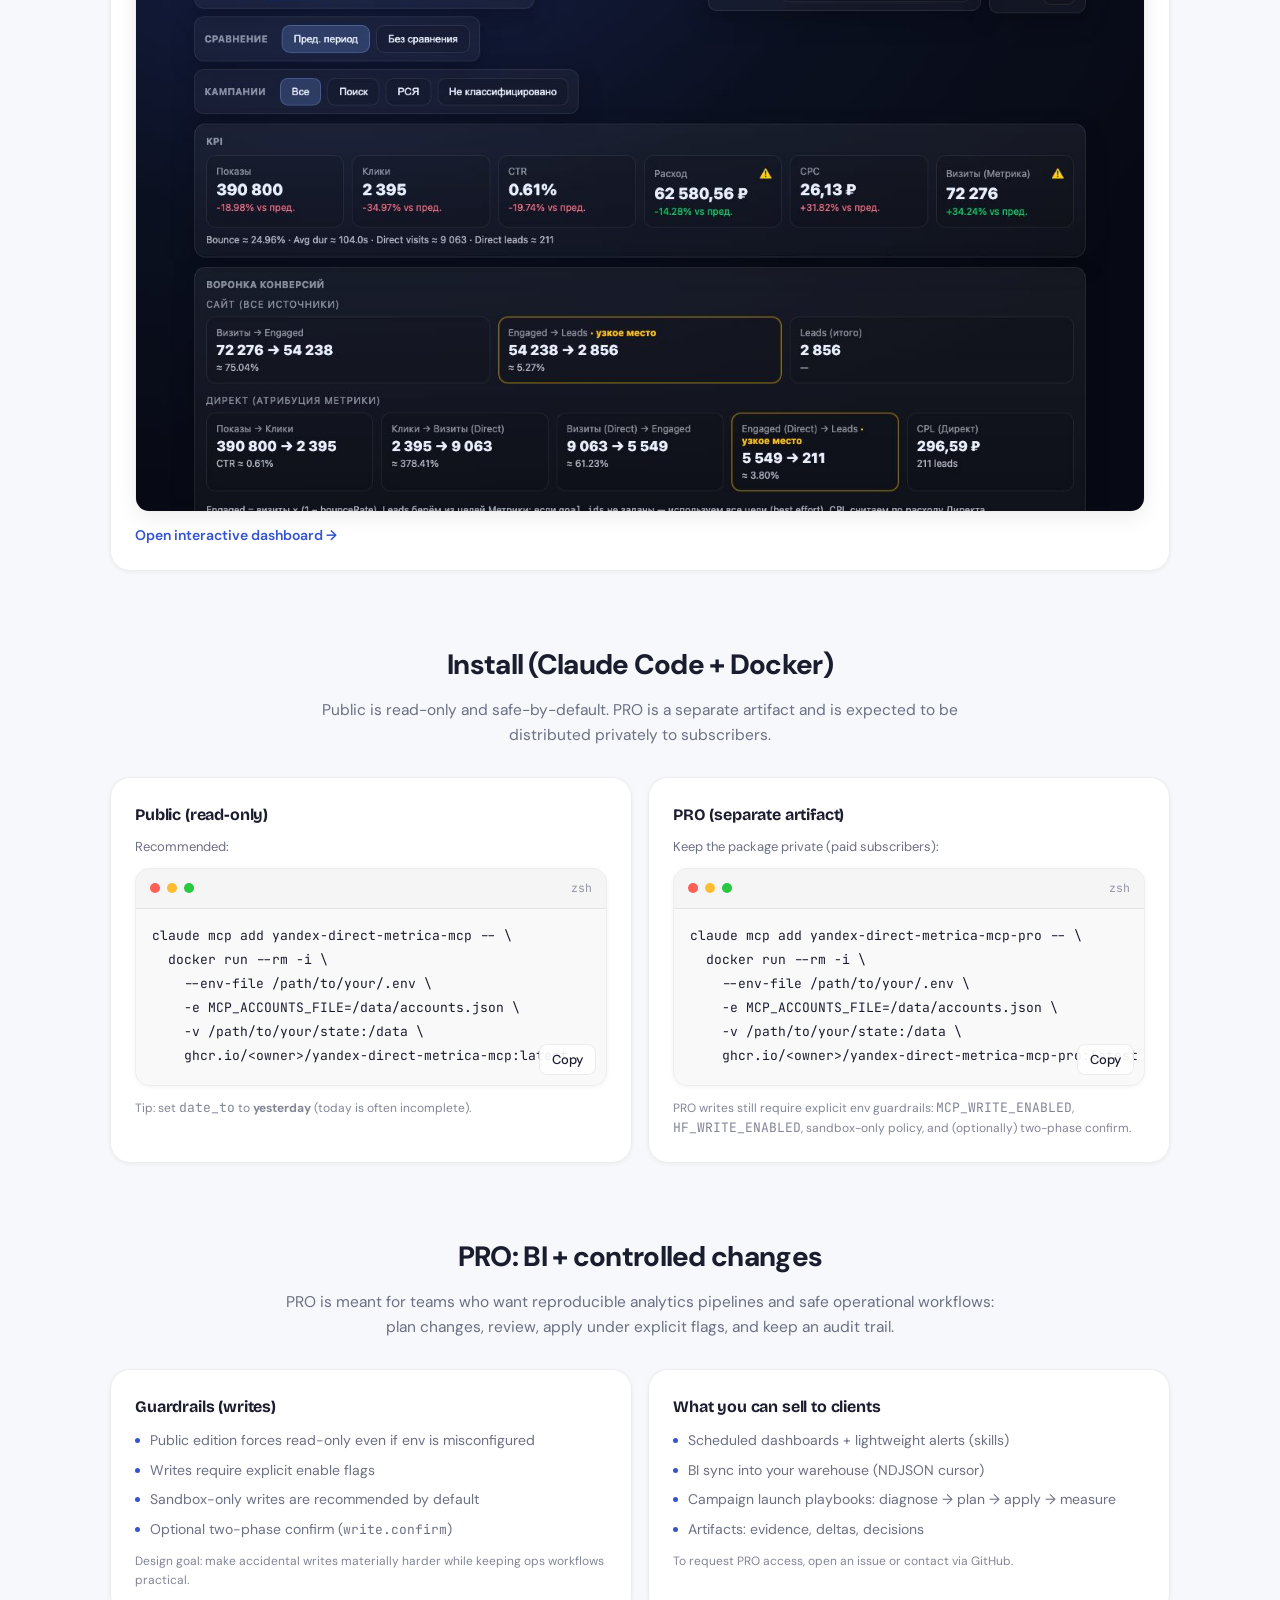
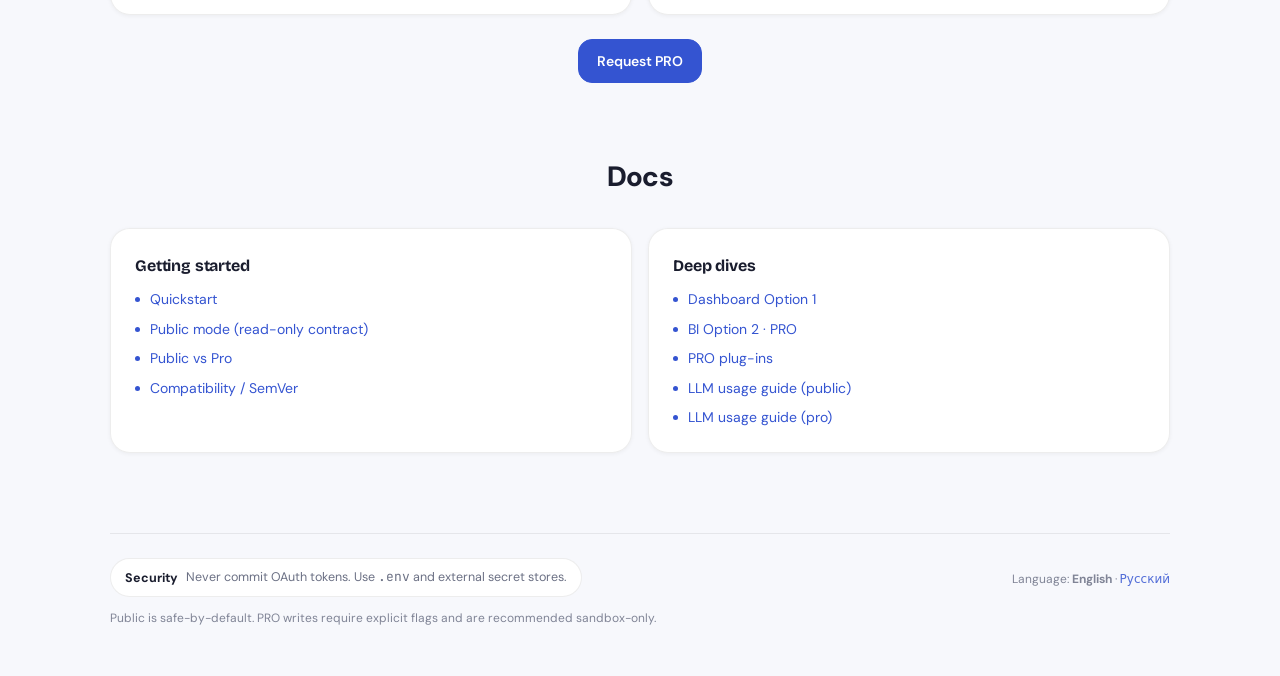
==== commit f3488f6f: "Release 2.0.6: PRO plugin hook + tool allowlist" ====
--- a/docs/index.html
+++ b/docs/index.html
@@ -136,6 +136,7 @@
               NDJSON-friendly datasets + incremental cursor sync for warehouses, BI, and reproducible pipelines.
             </p>
             <ul class="list">
+              <li>Delivered as a private PRO plug-in</li>
               <li><code>dashboard.schema</code> + <code>dashboard.dataset.*</code></li>
               <li><code>dashboard.sync.start</code> / <code>dashboard.sync.next</code></li>
               <li>Chunking + per-day limits for heavy datasets</li>
@@ -275,6 +276,7 @@
             <ul class="list">
               <li><a href="dashboard-option1.md">Dashboard Option 1</a></li>
               <li><a href="bi-option2-proposal-2026-02-03.md">BI Option 2 · PRO</a></li>
+              <li><a href="pro-plugin.md">PRO plug-ins</a></li>
               <li><a href="llm-usage-guide-2026-02-03.md">LLM usage guide (public)</a></li>
               <li><a href="llm-usage-guide-pro-2026-02-03.md">LLM usage guide (pro)</a></li>
             </ul>
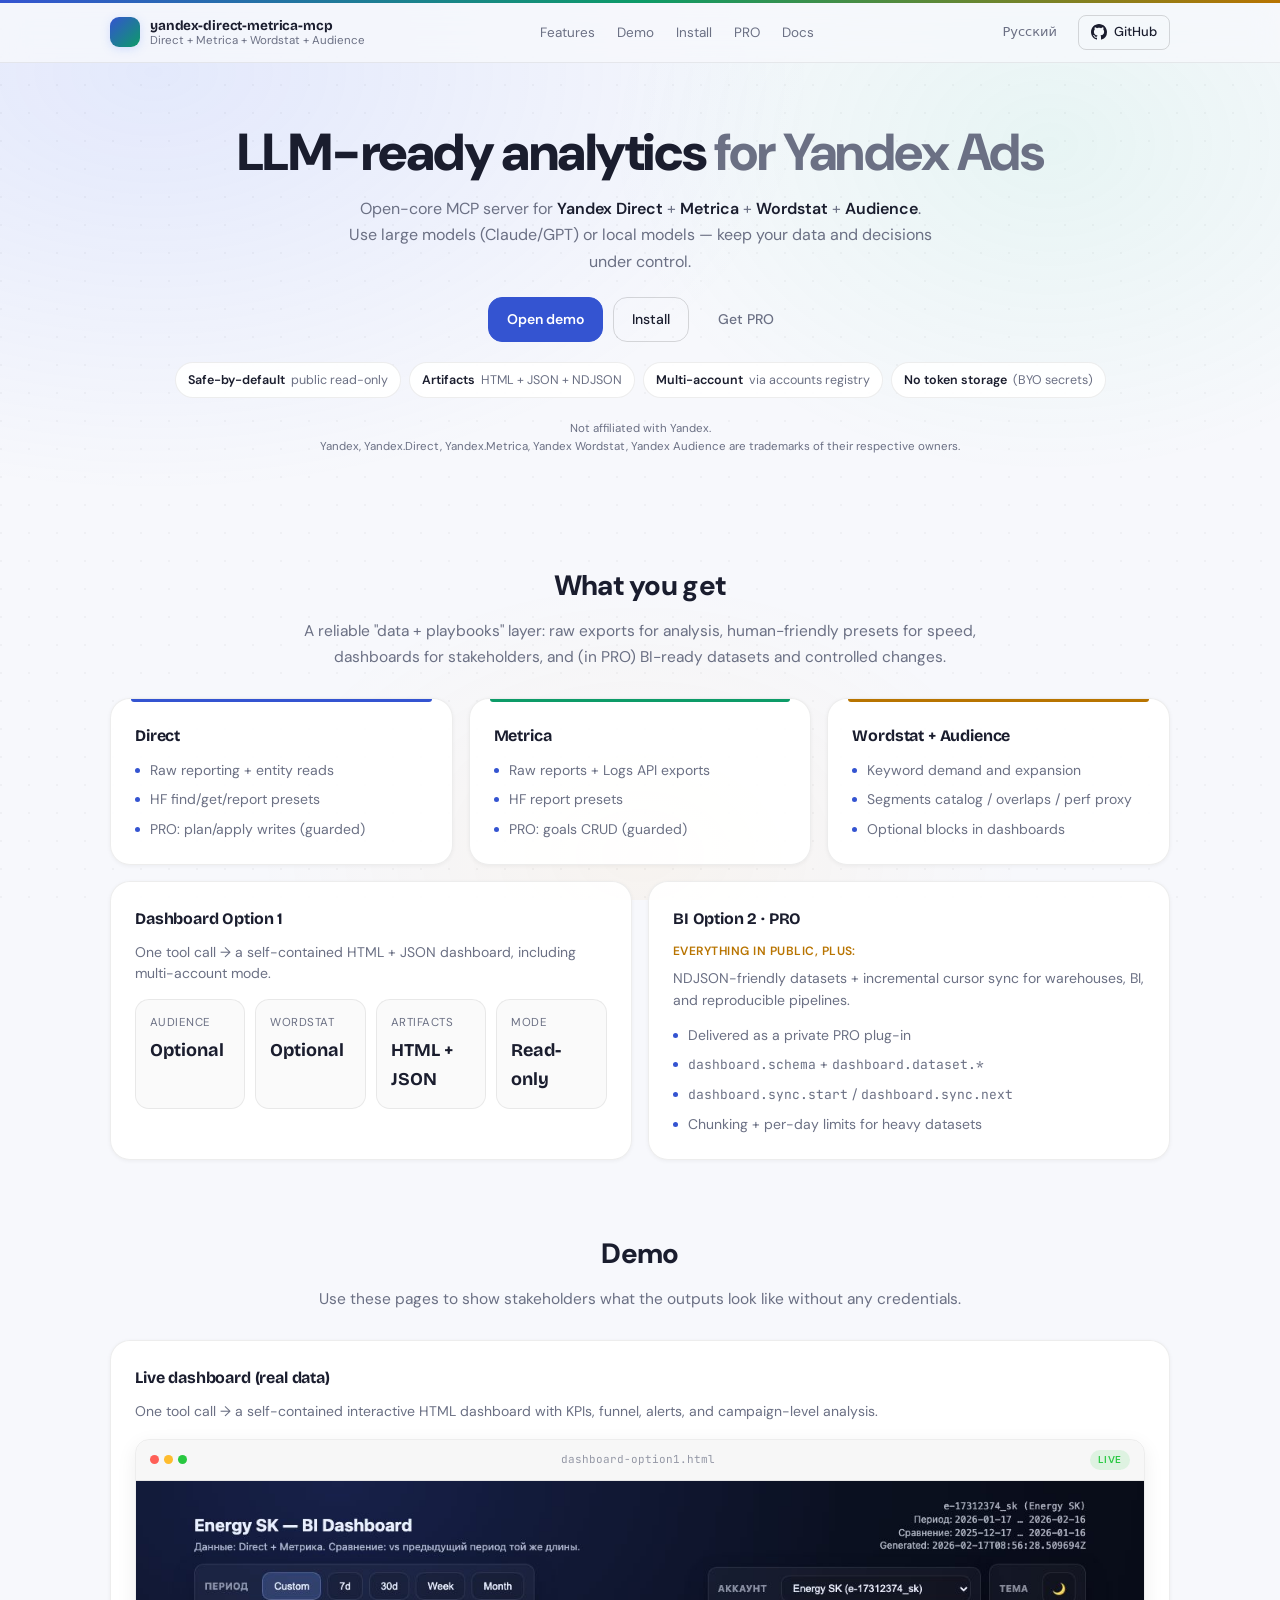
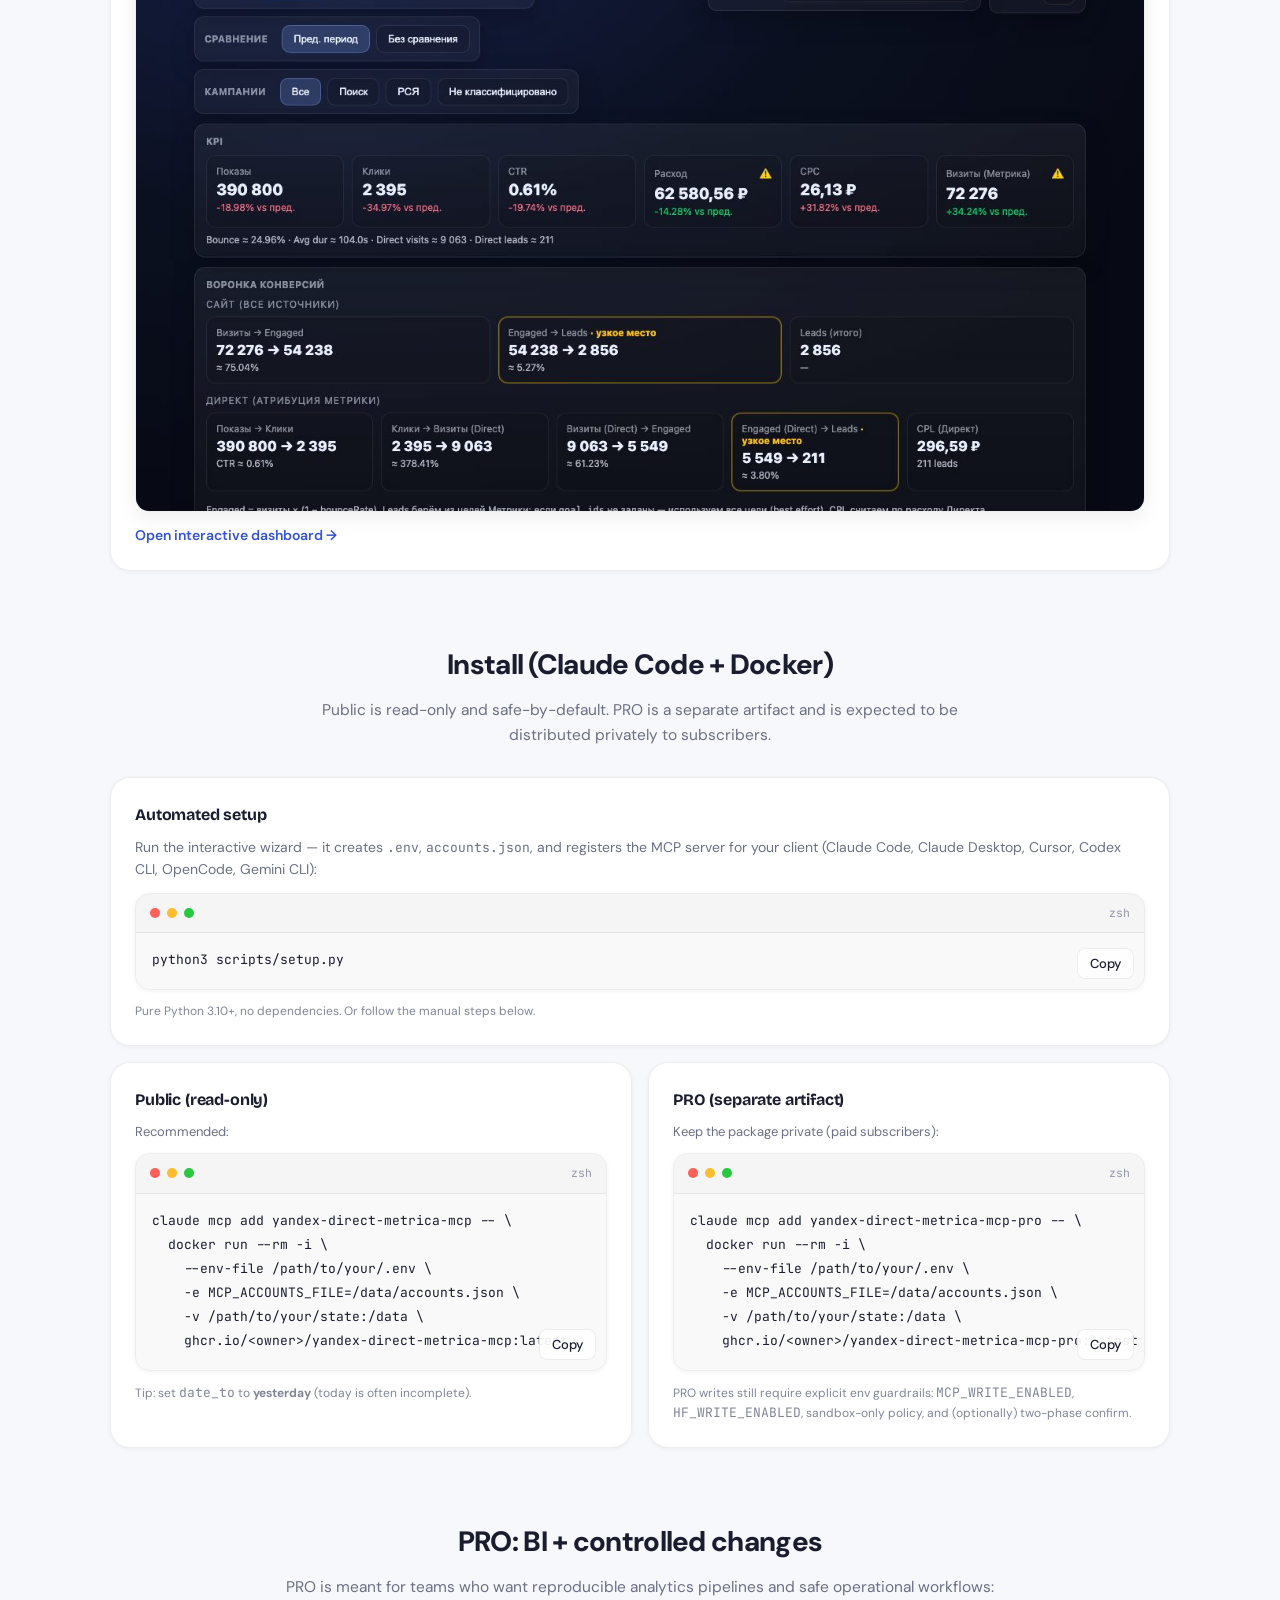
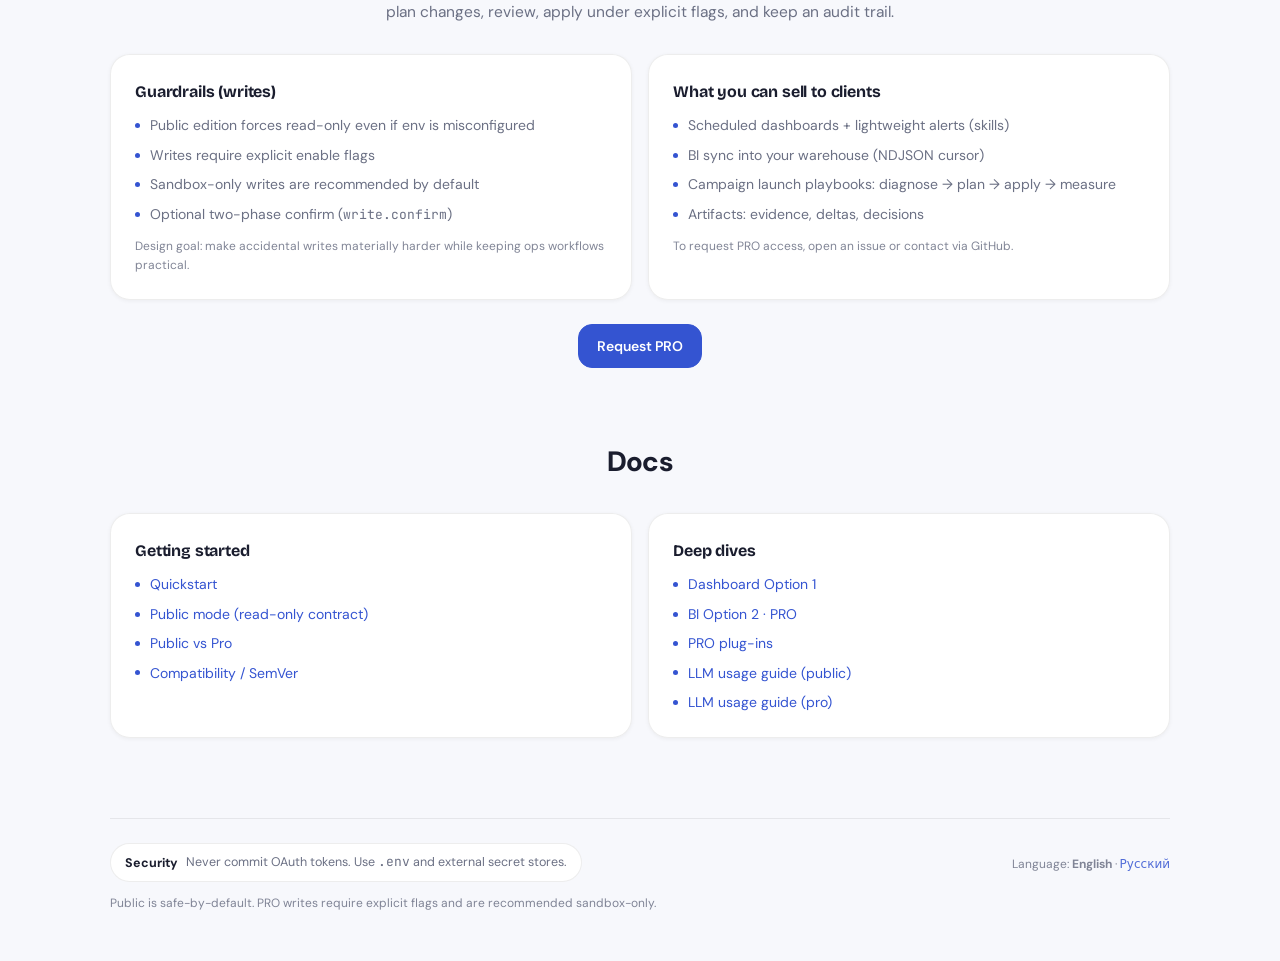
==== commit 2a61614f: "Docs: document setup wizard in README and landing pages Co-Authored-By: Claude Opus 4.6 <noreply@ant" ====
--- a/docs/index.html
+++ b/docs/index.html
@@ -179,6 +179,24 @@
           </p>
         </div>
         <div class="grid">
+          <div class="card col-12 soft">
+            <h3>Automated setup</h3>
+            <p class="muted">
+              Run the interactive wizard — it creates <code>.env</code>, <code>accounts.json</code>,
+              and registers the MCP server for your client
+              (Claude Code, Claude Desktop, Cursor, Codex CLI, OpenCode, Gemini CLI):
+            </p>
+            <div class="terminal">
+              <div class="terminal-bar">
+                <span class="terminal-dot"></span>
+                <span class="terminal-dot"></span>
+                <span class="terminal-dot"></span>
+                <span class="terminal-label">zsh</span>
+              </div>
+              <pre data-copy><code>python3 scripts/setup.py</code></pre>
+            </div>
+            <p class="fine">Pure Python 3.10+, no dependencies. Or follow the manual steps below.</p>
+          </div>
           <div class="card col-6">
             <h3>Public (read-only)</h3>
             <p class="hint">Recommended:</p>
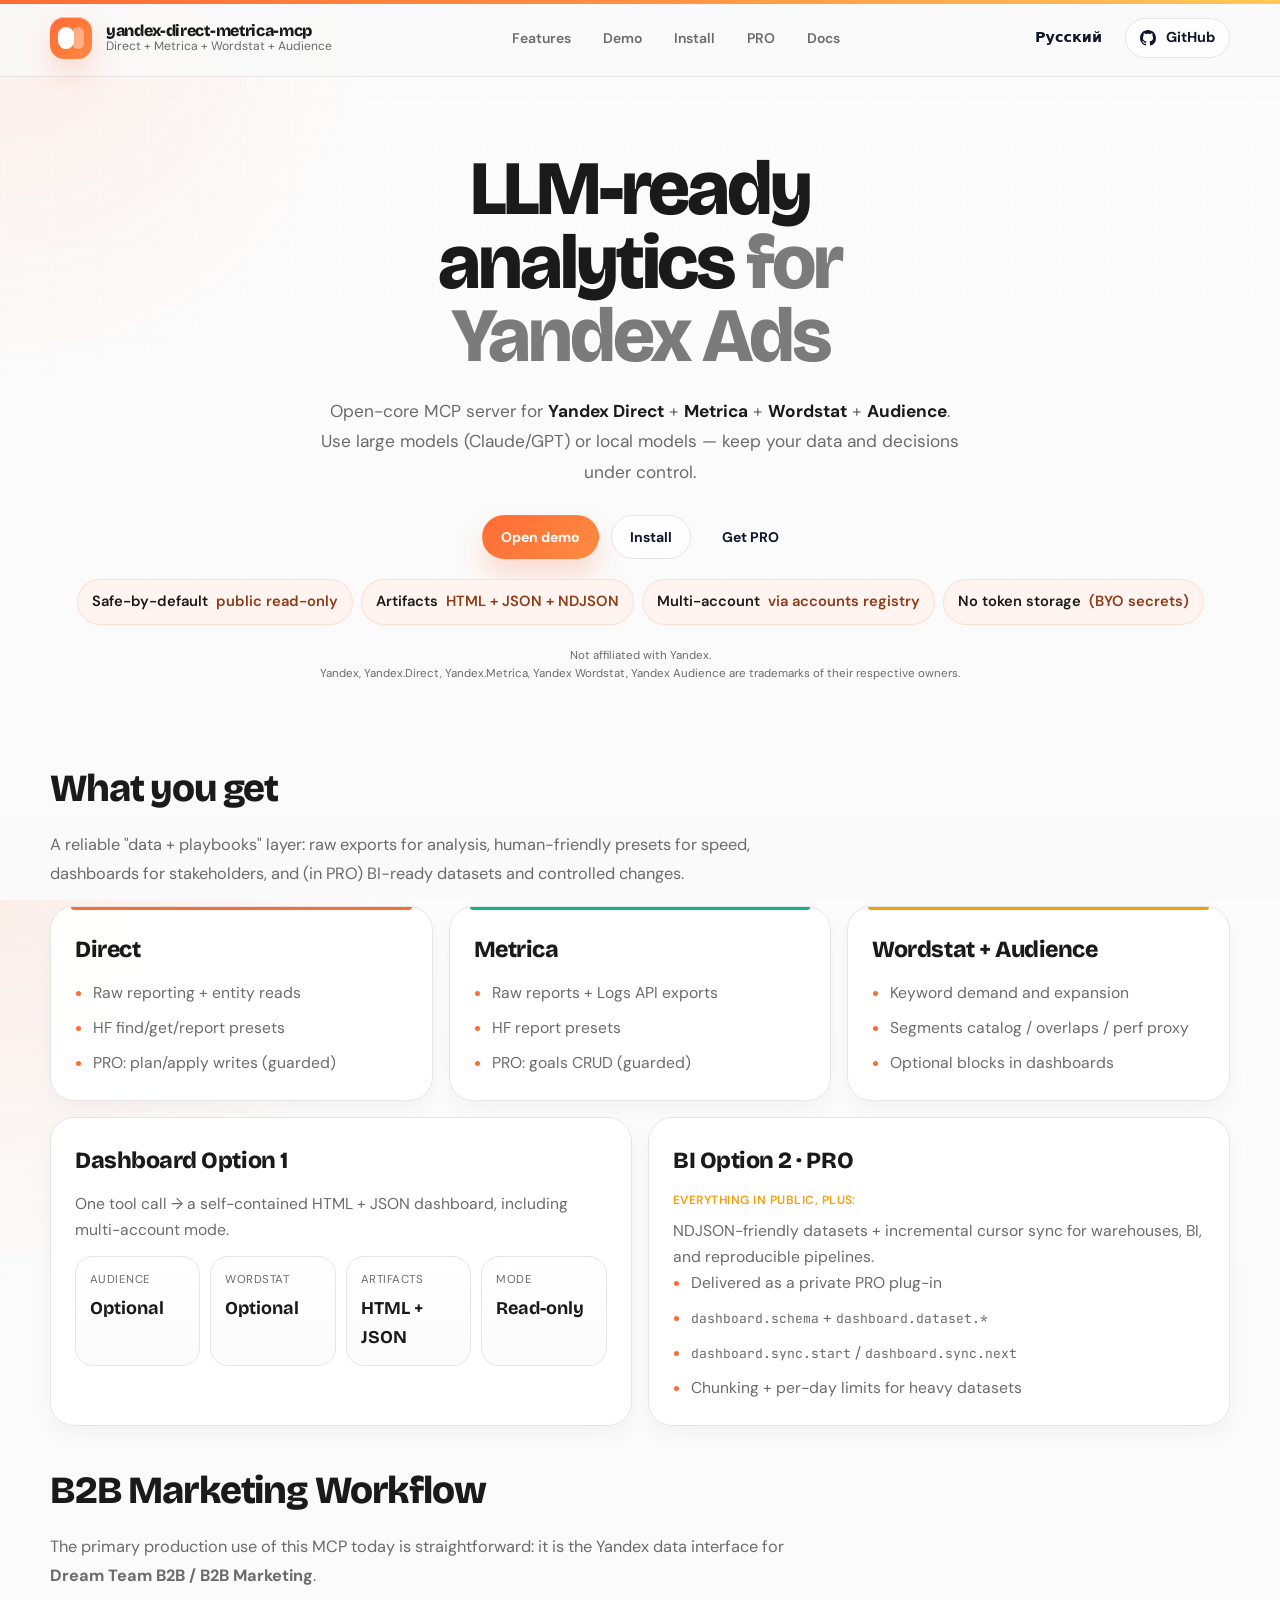
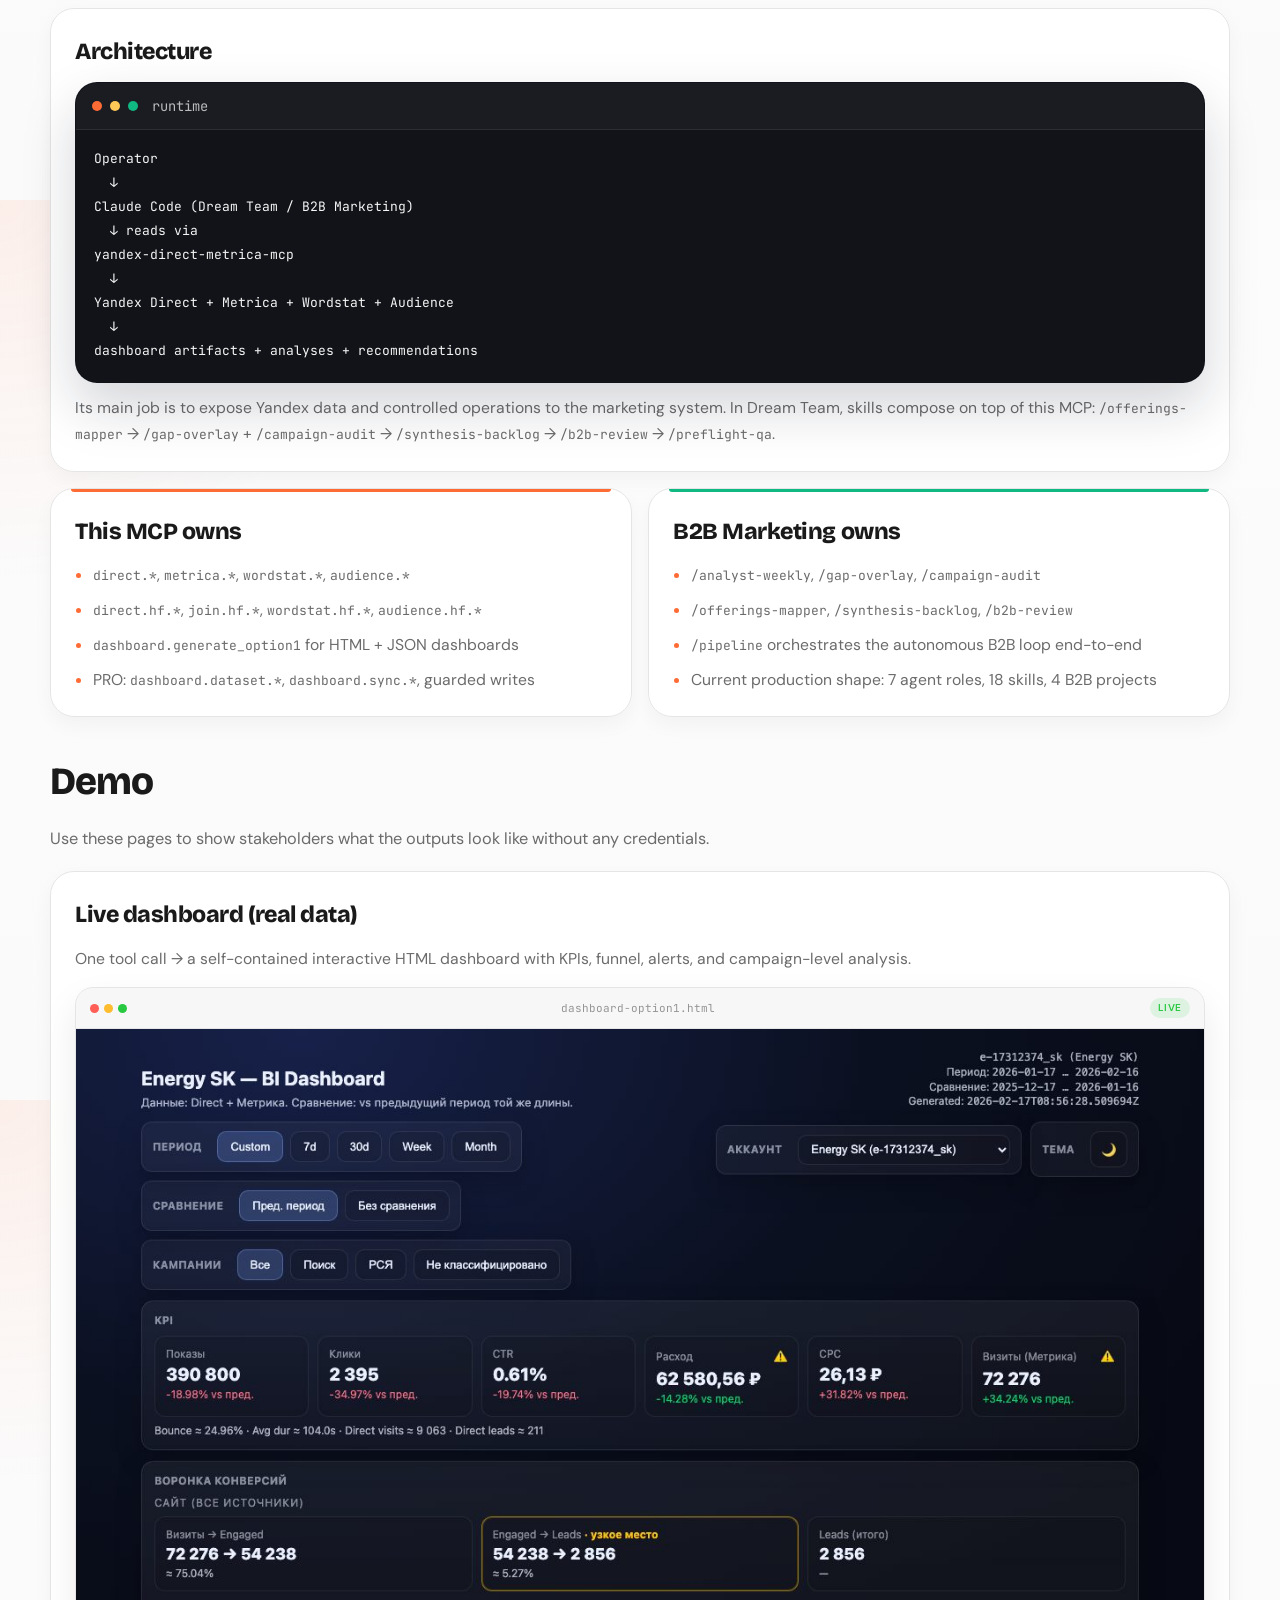
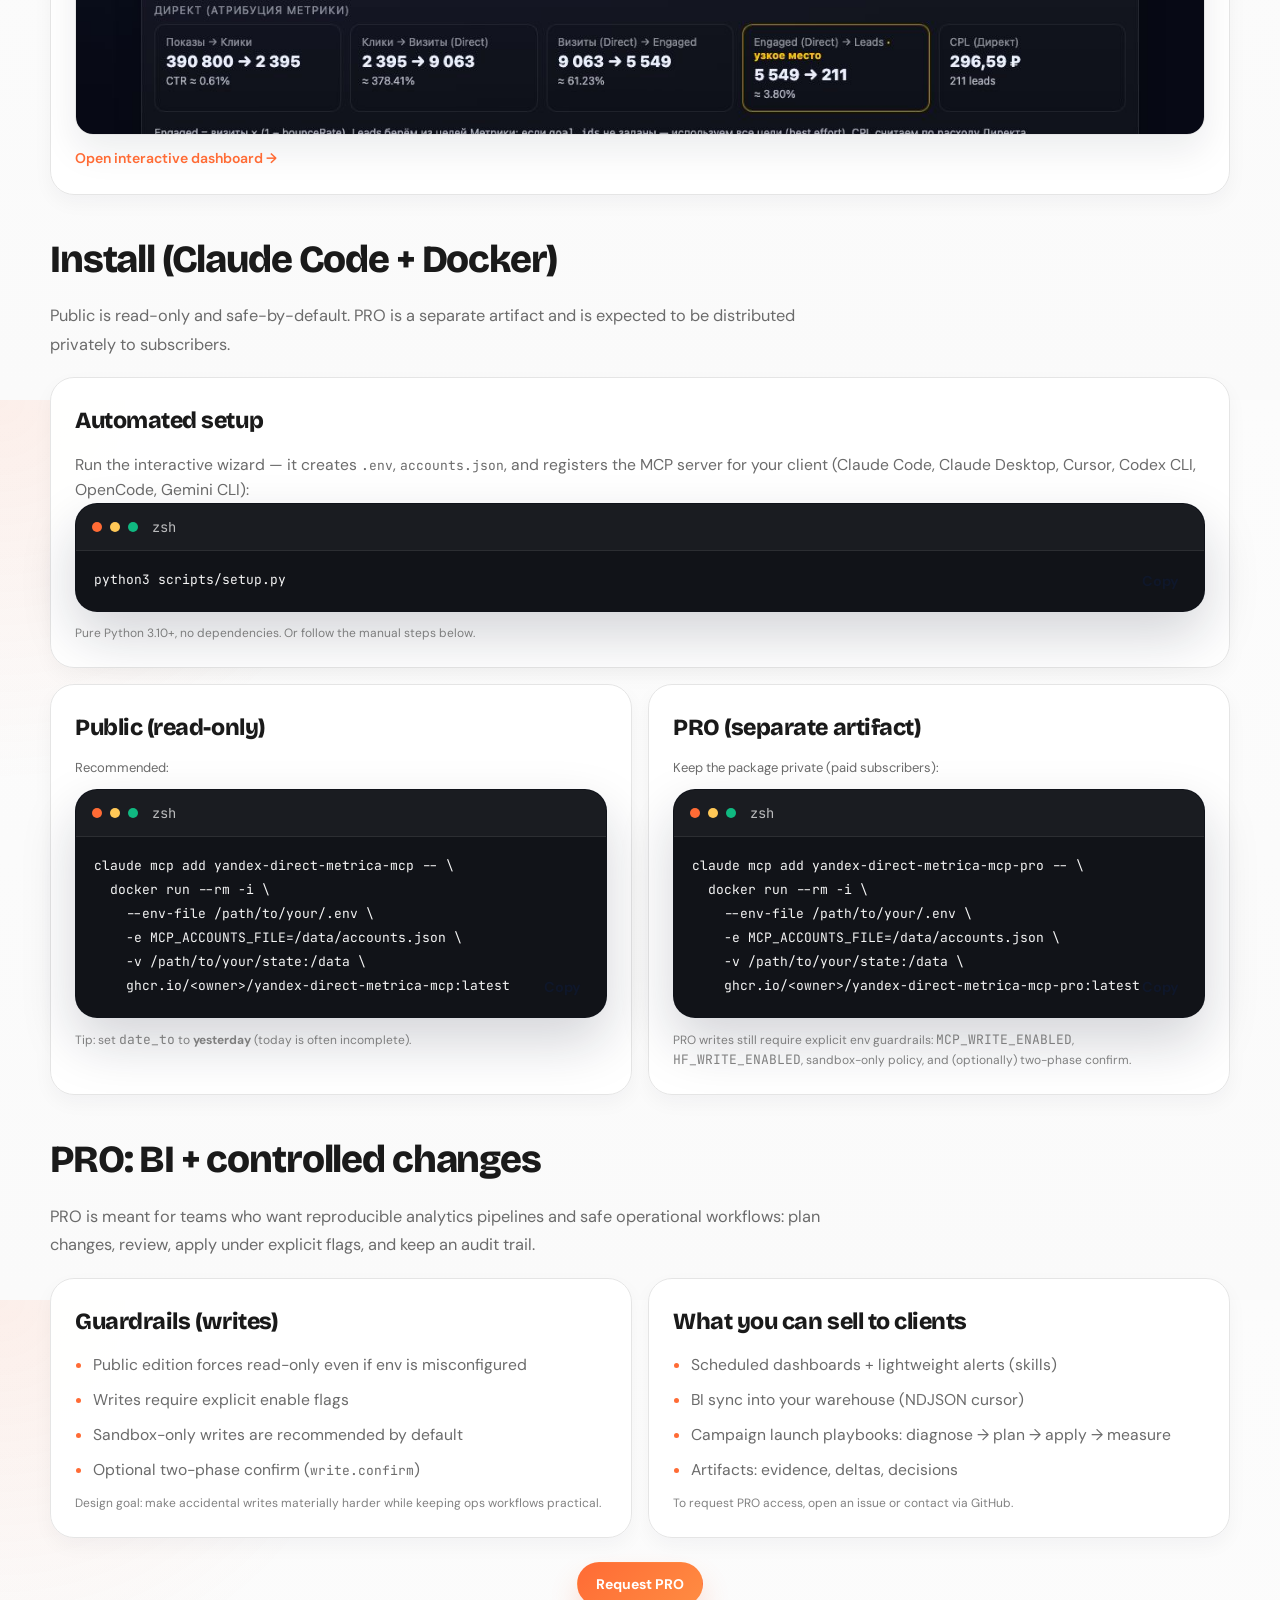
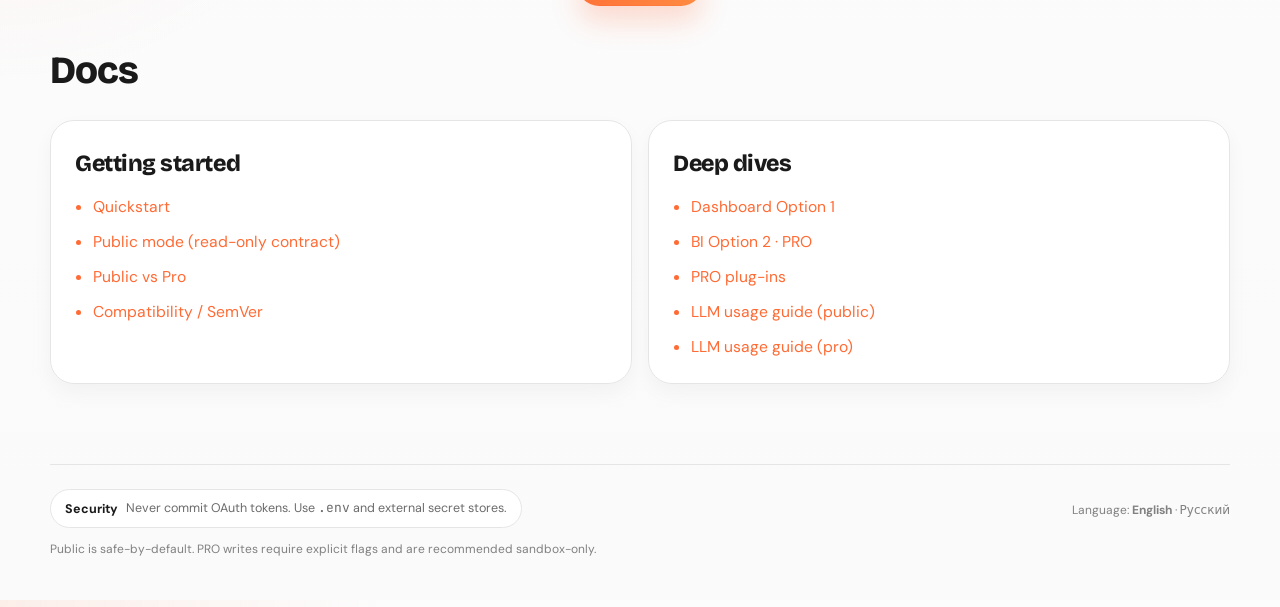
==== commit f681dc6a: "Refine landing workflow section and unify docs styling" ====
--- a/docs/index.html
+++ b/docs/index.html
@@ -145,6 +145,64 @@
         </div>
       </section>
 
+      <section class="section reveal">
+        <div class="section-header">
+          <h2>B2B Marketing Workflow</h2>
+          <p class="lead">
+            The primary production use of this MCP today is straightforward:
+            it is the Yandex data interface for <b>Dream Team B2B / B2B Marketing</b>.
+          </p>
+        </div>
+        <div class="grid">
+          <div class="card col-12 soft">
+            <h3>Architecture</h3>
+            <div class="terminal">
+              <div class="terminal-bar">
+                <span class="terminal-dot"></span>
+                <span class="terminal-dot"></span>
+                <span class="terminal-dot"></span>
+                <span class="terminal-label">runtime</span>
+              </div>
+              <pre><code>Operator
+  ↓
+Claude Code (Dream Team / B2B Marketing)
+  ↓ reads via
+yandex-direct-metrica-mcp
+  ↓
+Yandex Direct + Metrica + Wordstat + Audience
+  ↓
+dashboard artifacts + analyses + recommendations</code></pre>
+            </div>
+            <p class="muted" style="margin-top:.75rem">
+              Its main job is to expose Yandex data and controlled operations to the marketing system.
+              In Dream Team, skills compose on top of this MCP:
+              <code>/offerings-mapper</code> → <code>/gap-overlay</code> + <code>/campaign-audit</code>
+              → <code>/synthesis-backlog</code> → <code>/b2b-review</code> → <code>/preflight-qa</code>.
+            </p>
+          </div>
+
+          <div class="card col-6" data-accent="blue">
+            <h3>This MCP owns</h3>
+            <ul class="list">
+              <li><code>direct.*</code>, <code>metrica.*</code>, <code>wordstat.*</code>, <code>audience.*</code></li>
+              <li><code>direct.hf.*</code>, <code>join.hf.*</code>, <code>wordstat.hf.*</code>, <code>audience.hf.*</code></li>
+              <li><code>dashboard.generate_option1</code> for HTML + JSON dashboards</li>
+              <li>PRO: <code>dashboard.dataset.*</code>, <code>dashboard.sync.*</code>, guarded writes</li>
+            </ul>
+          </div>
+
+          <div class="card col-6" data-accent="green">
+            <h3>B2B Marketing owns</h3>
+            <ul class="list">
+              <li><code>/analyst-weekly</code>, <code>/gap-overlay</code>, <code>/campaign-audit</code></li>
+              <li><code>/offerings-mapper</code>, <code>/synthesis-backlog</code>, <code>/b2b-review</code></li>
+              <li><code>/pipeline</code> orchestrates the autonomous B2B loop end-to-end</li>
+              <li>Current production shape: 7 agent roles, 18 skills, 4 B2B projects</li>
+            </ul>
+          </div>
+        </div>
+      </section>
+
       <section id="demo" class="section reveal">
         <div class="section-header">
           <h2>Demo</h2>
--- a/docs/style.css
+++ b/docs/style.css
@@ -2,118 +2,79 @@
    yandex-direct-metrica-mcp — Redesigned landing page styles
    ========================================================== */
 
-/* --- Variables (dark default) --- */
+/* --- Variables --- */
 :root {
-  color-scheme: light dark;
-
-  --bg: #080c18;
-  --bg-subtle: #0e1225;
-  --surface: rgba(255, 255, 255, 0.05);
-  --surface-hover: rgba(255, 255, 255, 0.08);
-  --surface-raised: rgba(255, 255, 255, 0.07);
-  --text: rgba(255, 255, 255, 0.94);
-  --text-secondary: rgba(255, 255, 255, 0.58);
-  --border: rgba(255, 255, 255, 0.08);
-  --border-hover: rgba(255, 255, 255, 0.16);
-
-  --accent: #6b8eff;
-  --accent-solid: #3b5fdb;
-  --accent-hover: #4e72eb;
-  --accent-subtle: rgba(107, 142, 255, 0.10);
-  --accent2: #4fd9a4;
-  --accent2-subtle: rgba(79, 217, 164, 0.10);
-  --warm: #f5a623;
-  --warm-subtle: rgba(245, 166, 35, 0.08);
-  --danger: #ff6b8a;
-
-  --shadow-sm: 0 2px 8px rgba(0, 0, 0, 0.22);
-  --shadow-md: 0 8px 28px rgba(0, 0, 0, 0.28);
-  --shadow-lg: 0 20px 50px rgba(0, 0, 0, 0.35);
-  --shadow-accent: 0 4px 24px rgba(107, 142, 255, 0.18);
-
-  --radius-sm: 8px;
-  --radius-md: 14px;
-  --radius-lg: 20px;
+  color-scheme: light;
+
+  --bg: #fafafa;
+  --bg-subtle: #f5f5f5;
+  --surface: rgba(255, 255, 255, 0.94);
+  --surface-hover: #ffffff;
+  --surface-raised: rgba(255, 255, 255, 0.98);
+  --text: #1a1a1a;
+  --text-secondary: #6b6b6b;
+  --border: #e5e5e5;
+  --border-hover: rgba(15, 23, 42, 0.18);
+
+  --accent: #ff6b35;
+  --accent-solid: #ff6b35;
+  --accent-hover: #f05c27;
+  --accent-subtle: rgba(255, 107, 53, 0.09);
+  --accent2: #10b981;
+  --accent2-subtle: rgba(16, 185, 129, 0.08);
+  --warm: #f59e0b;
+  --warm-subtle: rgba(245, 158, 11, 0.08);
+  --danger: #ef4444;
+  --ink: #0f172a;
+
+  --shadow-sm: 0 8px 20px rgba(15, 23, 42, 0.04);
+  --shadow-md: 0 16px 36px rgba(15, 23, 42, 0.08);
+  --shadow-lg: 0 24px 60px rgba(15, 23, 42, 0.12);
+  --shadow-accent: 0 16px 28px rgba(255, 107, 53, 0.22);
+
+  --radius-sm: 12px;
+  --radius-md: 18px;
+  --radius-lg: 24px;
   --radius-pill: 999px;
 
-  --maxw: 1100px;
+  --maxw: 1180px;
   --font-display: 'Bricolage Grotesque', ui-sans-serif, system-ui, sans-serif;
   --font-body: 'DM Sans', ui-sans-serif, system-ui, sans-serif;
   --font-mono: 'JetBrains Mono', ui-monospace, SFMono-Regular, monospace;
 }
 
-/* --- Light mode --- */
-@media (prefers-color-scheme: light) {
-  :root {
-    --bg: #f7f8fc;
-    --bg-subtle: #eef0f7;
-    --surface: rgba(255, 255, 255, 0.92);
-    --surface-hover: rgba(255, 255, 255, 1);
-    --surface-raised: rgba(255, 255, 255, 0.96);
-    --text: #1a1d2e;
-    --text-secondary: #6b7084;
-    --border: rgba(0, 0, 0, 0.07);
-    --border-hover: rgba(0, 0, 0, 0.14);
-
-    --accent: #3454d1;
-    --accent-solid: #3454d1;
-    --accent-hover: #2a44b0;
-    --accent-subtle: rgba(52, 84, 209, 0.07);
-    --accent2: #0d9b68;
-    --accent2-subtle: rgba(13, 155, 104, 0.07);
-    --warm: #b87400;
-    --warm-subtle: rgba(184, 116, 0, 0.07);
-    --danger: #c0324e;
-
-    --shadow-sm: 0 1px 4px rgba(0, 0, 0, 0.05);
-    --shadow-md: 0 6px 20px rgba(0, 0, 0, 0.07);
-    --shadow-lg: 0 16px 40px rgba(0, 0, 0, 0.09);
-    --shadow-accent: 0 4px 20px rgba(52, 84, 209, 0.10);
-  }
-}
-
 /* --- Reset & base --- */
 *, *::before, *::after { box-sizing: border-box; }
 html { height: 100%; scroll-behavior: smooth; }
 
 body {
   margin: 0;
-  min-height: 100%;
+  min-height: 100vh;
   font-family: var(--font-body);
   font-size: 15px;
   line-height: 1.6;
   color: var(--text);
-  background: var(--bg);
+  background:
+    radial-gradient(circle at top left, rgba(255, 107, 53, 0.09), transparent 24rem),
+    linear-gradient(180deg, #fcfcfc 0%, var(--bg) 100%);
   -webkit-font-smoothing: antialiased;
 }
 
-/* Gradient atmosphere */
 body::before {
   content: '';
   position: fixed;
   inset: 0;
-  background:
-    radial-gradient(ellipse 1100px 700px at 12% 8%, rgba(107, 142, 255, 0.14), transparent 60%),
-    radial-gradient(ellipse 800px 600px at 82% 16%, rgba(79, 217, 164, 0.09), transparent 55%),
-    radial-gradient(ellipse 700px 500px at 50% 95%, rgba(245, 166, 35, 0.06), transparent 55%);
   pointer-events: none;
   z-index: 0;
-}
-
-/* Dot grid texture */
+  background-image:
+    linear-gradient(rgba(232, 232, 232, 0.28) 1px, transparent 1px),
+    linear-gradient(90deg, rgba(232, 232, 232, 0.28) 1px, transparent 1px);
+  background-size: 48px 48px;
+  mask-image: linear-gradient(180deg, rgba(0, 0, 0, 0.32), transparent 82%);
+}
+
 body::after {
-  content: '';
-  position: fixed;
-  inset: 0;
-  background-image: radial-gradient(circle at 1px 1px, rgba(255, 255, 255, 0.025) 1px, transparent 0);
-  background-size: 28px 28px;
-  pointer-events: none;
-  z-index: 0;
-}
-@media (prefers-color-scheme: light) {
-  body::after {
-    background-image: radial-gradient(circle at 1px 1px, rgba(0, 0, 0, 0.03) 1px, transparent 0);
-  }
+  content: none;
 }
 
 /* Top accent bar */
@@ -122,21 +83,22 @@
   top: 0;
   left: 0;
   right: 0;
-  height: 3px;
-  background: linear-gradient(90deg, var(--accent), var(--accent2), var(--warm));
-  z-index: 100;
-}
-
-a { color: var(--accent); text-decoration: none; }
-a:hover { text-decoration: underline; }
+  width: 100%;
+  height: 4px;
+  background: linear-gradient(90deg, #ff6b35 0%, #ff8c42 45%, #ffc857 100%);
+  z-index: 40;
+}
+
+a { color: inherit; text-decoration: none; }
+a:hover { color: var(--accent); }
 
 /* --- Layout --- */
 .wrap {
   position: relative;
   z-index: 1;
-  max-width: var(--maxw);
+  width: min(var(--maxw), calc(100vw - 32px));
   margin: 0 auto;
-  padding: 0 20px;
+  padding: 0;
 }
 
 .grid {
@@ -154,65 +116,76 @@
 /* --- Navigation --- */
 .nav {
   position: sticky;
-  top: 3px; /* below accent bar */
-  z-index: 50;
-  backdrop-filter: blur(14px) saturate(1.6);
-  -webkit-backdrop-filter: blur(14px) saturate(1.6);
-  background: rgba(8, 12, 24, 0.78);
-  border-bottom: 1px solid var(--border);
-}
-@media (prefers-color-scheme: light) {
-  .nav { background: rgba(247, 248, 252, 0.82); }
+  top: 0;
+  z-index: 30;
+  backdrop-filter: blur(16px);
+  -webkit-backdrop-filter: blur(16px);
+  background: rgba(250, 250, 250, 0.84);
+  border-bottom: 1px solid rgba(229, 229, 229, 0.9);
 }
 
 .nav-inner {
-  max-width: var(--maxw);
+  width: min(var(--maxw), calc(100vw - 32px));
   margin: 0 auto;
   display: flex;
   align-items: center;
   justify-content: space-between;
-  gap: 16px;
-  padding: 12px 20px;
+  gap: 24px;
+  min-height: 76px;
 }
 
 .brand {
-  display: flex;
-  align-items: center;
-  gap: 10px;
+  display: inline-flex;
+  align-items: center;
+  gap: 14px;
   text-decoration: none;
   color: var(--text);
-  flex-shrink: 0;
+  min-width: 0;
 }
 .brand:hover { text-decoration: none; }
 
 .logo {
-  width: 30px;
-  height: 30px;
-  flex: 0 0 30px;
-  border-radius: 9px;
-  background: linear-gradient(135deg, var(--accent) 0%, var(--accent2) 100%);
-  box-shadow: 0 2px 10px rgba(107, 142, 255, 0.25);
-}
-
-.brand-text { display: flex; flex-direction: column; line-height: 1.15; }
-.brand-name { font-family: var(--font-display); font-weight: 700; font-size: 13.5px; letter-spacing: -0.01em; }
-.brand-sub { font-size: 11.5px; color: var(--text-secondary); }
+  width: 42px;
+  height: 42px;
+  flex: 0 0 auto;
+  border-radius: 14px;
+  position: relative;
+  background:
+    linear-gradient(135deg, rgba(255, 107, 53, 0.2), rgba(255, 107, 53, 0.04)),
+    linear-gradient(135deg, #ff6b35 0%, #ff8c42 100%);
+  box-shadow:
+    inset 0 1px 0 rgba(255, 255, 255, 0.55),
+    0 14px 28px rgba(255, 107, 53, 0.22);
+}
+.logo::before,
+.logo::after {
+  content: "";
+  position: absolute;
+  background: white;
+  border-radius: 999px;
+}
+.logo::before { inset: 10px 18px 10px 8px; }
+.logo::after { inset: 10px 8px 10px 22px; opacity: 0.38; }
+
+.brand-text { display: flex; flex-direction: column; line-height: 1.15; min-width: 0; }
+.brand-name { font-family: var(--font-display); font-weight: 800; font-size: 1rem; letter-spacing: -0.02em; }
+.brand-sub { font-size: 0.76rem; color: var(--text-secondary); }
 
 .nav-links {
   display: flex;
   align-items: center;
-  gap: 2px;
+  gap: 24px;
 }
 .nav-links a {
-  font-size: 13.5px;
-  color: var(--text-secondary);
-  padding: 6px 10px;
+  font-size: 14px;
+  font-weight: 600;
+  color: var(--text-secondary);
+  padding: 8px 4px;
   border-radius: var(--radius-sm);
-  transition: color 0.2s, background 0.2s;
+  transition: color 0.18s ease;
 }
 .nav-links a:hover {
   color: var(--text);
-  background: var(--surface);
   text-decoration: none;
 }
 
@@ -229,20 +202,21 @@
   flex-direction: column;
   justify-content: center;
   gap: 4px;
-  width: 36px;
-  height: 36px;
-  padding: 8px;
+  width: 42px;
+  height: 42px;
+  padding: 0;
   border: 1px solid var(--border);
   border-radius: var(--radius-sm);
-  background: transparent;
+  background: white;
   cursor: pointer;
 }
 .hamburger span {
   display: block;
-  width: 100%;
+  width: 18px;
   height: 2px;
-  background: var(--text-secondary);
-  border-radius: 1px;
+  background: var(--ink);
+  border-radius: 999px;
+  margin: 0 auto;
   transition: transform 0.25s, opacity 0.25s;
 }
 .hamburger[aria-expanded="true"] span:nth-child(1) {
@@ -255,23 +229,27 @@
 
 /* Mobile menu */
 .mobile-menu {
-  padding: 12px 20px 16px;
-  border-top: 1px solid var(--border);
+  width: min(var(--maxw), calc(100vw - 32px));
+  margin: 0 auto 18px;
+  padding: 18px;
+  border: 1px solid var(--border);
+  border-radius: var(--radius-md);
+  background: rgba(255, 255, 255, 0.96);
+  box-shadow: var(--shadow-sm);
   display: flex;
   flex-direction: column;
-  gap: 4px;
+  gap: 14px;
 }
 .mobile-menu[hidden] { display: none; }
 .mobile-menu a {
   display: block;
-  padding: 10px 12px;
+  padding: 0;
   color: var(--text-secondary);
   font-size: 15px;
-  border-radius: var(--radius-sm);
-  transition: background 0.2s, color 0.2s;
+  font-weight: 600;
+  transition: color 0.18s ease;
 }
 .mobile-menu a:hover {
-  background: var(--surface);
   color: var(--text);
   text-decoration: none;
 }
@@ -285,19 +263,20 @@
 
 /* --- Hero --- */
 .hero {
-  padding: 64px 0 36px;
+  padding: 76px 0 40px;
   text-align: center;
 }
 
 .hero-title {
   margin: 0 auto;
-  font-family: var(--font-body);
-  font-size: clamp(34px, 5vw, 52px);
+  font-family: var(--font-display);
+  font-size: clamp(3rem, 6vw, 5.4rem);
   font-weight: 800;
-  line-height: 1.08;
-  letter-spacing: -0.03em;
+  line-height: 0.96;
+  letter-spacing: -0.04em;
   text-wrap: balance;
   animation: fadeUp 0.7s ease-out 0.05s both;
+  max-width: 12ch;
 }
 /* Latin glyphs render thinner than Cyrillic in DM Sans — compensate */
 html[lang="en"] .hero-title { font-weight: 900; }
@@ -305,7 +284,7 @@
 
 /* Dimmed part of the title */
 .hero-title-dim {
-  color: var(--text-secondary);
+  color: #7b7b7b;
   font-weight: 700;
 }
 
@@ -321,15 +300,15 @@
 }
 
 .hero-subtitle {
-  margin: 16px auto 0;
-  font-size: 16px;
-  line-height: 1.65;
-  color: var(--text-secondary);
-  max-width: 640px;
+  margin: 22px auto 0;
+  font-size: 1.08rem;
+  line-height: 1.75;
+  color: var(--text-secondary);
+  max-width: 62ch;
   text-wrap: pretty;
   animation: fadeUp 0.7s ease-out 0.18s both;
 }
-.hero-subtitle b { color: var(--text); font-weight: 600; }
+.hero-subtitle b { color: var(--text); font-weight: 700; }
 
 /* Public / PRO tier badges */
 .hero-tiers {
@@ -357,8 +336,8 @@
   display: flex;
   flex-wrap: wrap;
   justify-content: center;
-  gap: 10px;
-  margin-top: 22px;
+  gap: 12px;
+  margin-top: 28px;
   animation: fadeUp 0.7s ease-out 0.22s both;
 }
 
@@ -373,17 +352,18 @@
 
 .pill {
   display: inline-flex;
-  gap: 6px;
-  align-items: center;
-  border: 1px solid var(--border);
-  background: var(--surface);
-  color: var(--text-secondary);
-  padding: 7px 12px;
+  gap: 8px;
+  align-items: center;
+  border: 1px solid rgba(255, 107, 53, 0.16);
+  background: #fff4f0;
+  color: #8e3b18;
+  padding: 10px 14px;
   border-radius: var(--radius-pill);
-  font-size: 12.5px;
+  font-size: 0.92rem;
+  font-weight: 600;
   transition: border-color 0.2s;
 }
-.pill:hover { border-color: var(--border-hover); }
+.pill:hover { border-color: rgba(255, 107, 53, 0.28); }
 .pill b { color: var(--text); font-weight: 600; }
 
 .disclaimer {
@@ -397,28 +377,28 @@
 
 /* --- Sections --- */
 .section {
-  padding: 72px 0 0;
+  padding: 34px 0 0;
 }
 
 .section-header {
-  margin-bottom: 28px;
-  text-align: center;
+  margin-bottom: 18px;
+  text-align: left;
 }
 
 .section-header h2 {
-  margin: 0 0 10px;
-  font-family: var(--font-body);
-  font-size: 28px;
+  margin: 0;
+  font-family: var(--font-display);
+  font-size: clamp(2rem, 3vw, 3rem);
   font-weight: 800;
-  letter-spacing: -0.025em;
+  letter-spacing: -0.03em;
 }
 
 .lead {
-  margin: 0 auto;
-  color: var(--text-secondary);
-  font-size: 15.5px;
-  line-height: 1.65;
-  max-width: 720px;
+  margin: 12px 0 0;
+  color: var(--text-secondary);
+  font-size: 1.02rem;
+  line-height: 1.75;
+  max-width: 70ch;
   text-wrap: pretty;
 }
 
@@ -462,18 +442,18 @@
 }
 
 .card h3 {
-  margin: 0 0 10px;
+  margin: 0 0 12px;
   font-family: var(--font-display);
-  font-size: 16px;
-  font-weight: 700;
-  letter-spacing: -0.01em;
+  font-size: 1.45rem;
+  font-weight: 800;
+  letter-spacing: -0.02em;
 }
 
 .card .muted {
   color: var(--text-secondary);
-  font-size: 14px;
-  line-height: 1.55;
-  margin: 0 0 12px;
+  font-size: 0.98rem;
+  line-height: 1.65;
+  margin: 0;
 }
 .card .tier-note {
   font-size: 12px;
@@ -486,90 +466,94 @@
 
 .list {
   margin: 0;
-  padding: 0;
-  list-style: none;
-  color: var(--text-secondary);
-  font-size: 14px;
+  padding-left: 18px;
+  list-style: disc;
+  color: var(--text-secondary);
+  font-size: 0.98rem;
   line-height: 1.6;
-}
-
-.list li { margin: 7px 0 0; }
-.list li::before {
-  content: '';
-  display: inline-block;
-  width: 5px;
-  height: 5px;
-  border-radius: 50%;
-  background: var(--accent);
-  margin-right: 10px;
-  vertical-align: middle;
-  position: relative;
-  top: -1px;
-}
-.list a { font-size: inherit; }
+  display: grid;
+  gap: 10px;
+}
+
+.list li { margin: 0; }
+.list li::marker { color: var(--accent); }
+.list a { font-size: inherit; color: var(--accent); }
+
+/* --- Ecosystem --- */
+.ecosystem-kicker {
+  margin-bottom: 12px;
+}
+
+.ecosystem-flow {
+  display: flex;
+  flex-wrap: wrap;
+  gap: 10px;
+  margin-bottom: 14px;
+}
+
+.ecosystem-flow span {
+  display: inline-flex;
+  align-items: center;
+  gap: 8px;
+  padding: 10px 14px;
+  border-radius: var(--radius-pill);
+  border: 1px solid var(--border);
+  background: #f3f3f3;
+  color: var(--text-secondary);
+  font-size: 0.84rem;
+  font-family: var(--font-mono);
+}
 
 /* --- Buttons --- */
 .btn {
   display: inline-flex;
   align-items: center;
   justify-content: center;
-  gap: 7px;
+  gap: 10px;
   padding: 10px 18px;
-  border-radius: var(--radius-md);
-  border: 1px solid var(--border);
-  background: var(--surface);
-  color: var(--text);
+  border-radius: 999px;
+  border: 1px solid transparent;
+  background: transparent;
+  color: var(--ink);
   font-family: var(--font-body);
   font-size: 14px;
-  font-weight: 500;
+  font-weight: 700;
   cursor: pointer;
   text-decoration: none;
-  transition: all 0.2s ease;
+  transition: transform 0.16s ease, box-shadow 0.2s ease, border-color 0.2s ease, background 0.2s ease;
   white-space: nowrap;
 }
 .btn:hover {
+  transform: translateY(-1px);
   text-decoration: none;
-  border-color: var(--border-hover);
-  background: var(--surface-hover);
 }
 
 .btn-primary {
-  background: var(--accent-solid);
+  background: linear-gradient(135deg, #ff6b35 0%, #ff8c42 100%);
   color: #fff;
-  border-color: var(--accent-solid);
-  font-weight: 600;
+  border-color: transparent;
+  box-shadow: var(--shadow-accent);
 }
 .btn-primary:hover {
-  background: var(--accent-hover);
-  border-color: var(--accent-hover);
-  box-shadow: var(--shadow-accent);
-  transform: translateY(-1px);
   color: #fff;
 }
 
 .btn-outline {
-  background: transparent;
-  border-color: var(--border-hover);
-}
-.btn-outline:hover {
-  background: var(--surface);
+  border-color: var(--border);
+  background: rgba(255, 255, 255, 0.72);
 }
 
 .btn-ghost {
   background: transparent;
   border-color: transparent;
-  color: var(--text-secondary);
-}
-.btn-ghost:hover {
-  background: var(--surface);
-  color: var(--text);
-  border-color: var(--border);
+  color: var(--ink);
 }
 
 .btn-sm {
-  padding: 6px 12px;
-  font-size: 13px;
-  border-radius: var(--radius-sm);
+  height: 40px;
+  padding: 0 14px;
+  font-size: 0.9rem;
+  border-radius: 999px;
 }
 
 .btn .gh-icon { width: 16px; height: 16px; }
@@ -577,22 +561,21 @@
 /* --- Code blocks / terminal --- */
 .terminal {
   position: relative;
-  border-radius: var(--radius-md);
+  border-radius: 22px;
   overflow: hidden;
-  border: 1px solid var(--border);
-  box-shadow: var(--shadow-sm);
+  border: 1px solid rgba(15, 23, 42, 0.12);
+  background: #111318;
+  color: #f5f5f5;
+  box-shadow: 0 24px 54px rgba(15, 23, 42, 0.18);
 }
 
 .terminal-bar {
   display: flex;
   align-items: center;
-  gap: 7px;
-  padding: 10px 14px;
-  background: rgba(0, 0, 0, 0.25);
-  border-bottom: 1px solid var(--border);
-}
-@media (prefers-color-scheme: light) {
-  .terminal-bar { background: rgba(0, 0, 0, 0.04); }
+  gap: 8px;
+  padding: 12px 16px;
+  background: rgba(255, 255, 255, 0.04);
+  border-bottom: 1px solid rgba(255, 255, 255, 0.08);
 }
 
 .terminal-dot {
@@ -600,28 +583,24 @@
   height: 10px;
   border-radius: 50%;
 }
-.terminal-dot:nth-child(1) { background: #ff5f57; }
-.terminal-dot:nth-child(2) { background: #febc2e; }
-.terminal-dot:nth-child(3) { background: #28c840; }
+.terminal-dot:nth-child(1) { background: #ff6b35; }
+.terminal-dot:nth-child(2) { background: #ffc857; }
+.terminal-dot:nth-child(3) { background: #10b981; }
 
 .terminal-label {
-  margin-left: auto;
-  font-size: 11.5px;
-  color: var(--text-secondary);
+  margin-left: 6px;
+  font-size: 0.86rem;
+  color: rgba(255, 255, 255, 0.7);
   font-family: var(--font-mono);
-  opacity: 0.7;
 }
 
 .terminal pre {
   margin: 0;
-  padding: 16px;
+  padding: 18px;
   border: none;
   border-radius: 0;
-  background: rgba(0, 0, 0, 0.18);
+  background: transparent;
   overflow-x: auto;
-}
-@media (prefers-color-scheme: light) {
-  .terminal pre { background: rgba(0, 0, 0, 0.025); }
 }
 
 code {
@@ -660,10 +639,7 @@
   padding: 14px;
   border-radius: var(--radius-md);
   border: 1px solid var(--border);
-  background: rgba(0, 0, 0, 0.08);
-}
-@media (prefers-color-scheme: light) {
-  .kpi .item { background: rgba(0, 0, 0, 0.02); }
+  background: linear-gradient(180deg, #ffffff 0%, #fbfbfb 100%);
 }
 .kpi .label {
   color: var(--text-secondary);
@@ -706,11 +682,8 @@
   align-items: center;
   gap: 8px;
   padding: 10px 14px;
-  background: rgba(0, 0, 0, 0.2);
+  background: rgba(0, 0, 0, 0.03);
   border-bottom: 1px solid var(--border);
-}
-@media (prefers-color-scheme: light) {
-  .browser-chrome { background: rgba(0, 0, 0, 0.03); }
 }
 
 .browser-dots {
@@ -737,13 +710,10 @@
 
 .browser-body {
   padding: 20px;
-  background: rgba(0, 0, 0, 0.08);
+  background: rgba(0, 0, 0, 0.015);
   display: flex;
   flex-direction: column;
   gap: 12px;
-}
-@media (prefers-color-scheme: light) {
-  .browser-body { background: rgba(0, 0, 0, 0.015); }
 }
 
 .mock-kpis {
@@ -943,8 +913,8 @@
 }
 
 @media (max-width: 480px) {
-  .wrap { padding: 0 14px; }
-  .nav-inner { padding: 10px 14px; }
+  .wrap { width: min(var(--maxw), calc(100vw - 28px)); }
+  .nav-inner { width: min(var(--maxw), calc(100vw - 28px)); }
   .brand-sub { display: none; }
   .hero { padding: 40px 0 24px; }
 }
